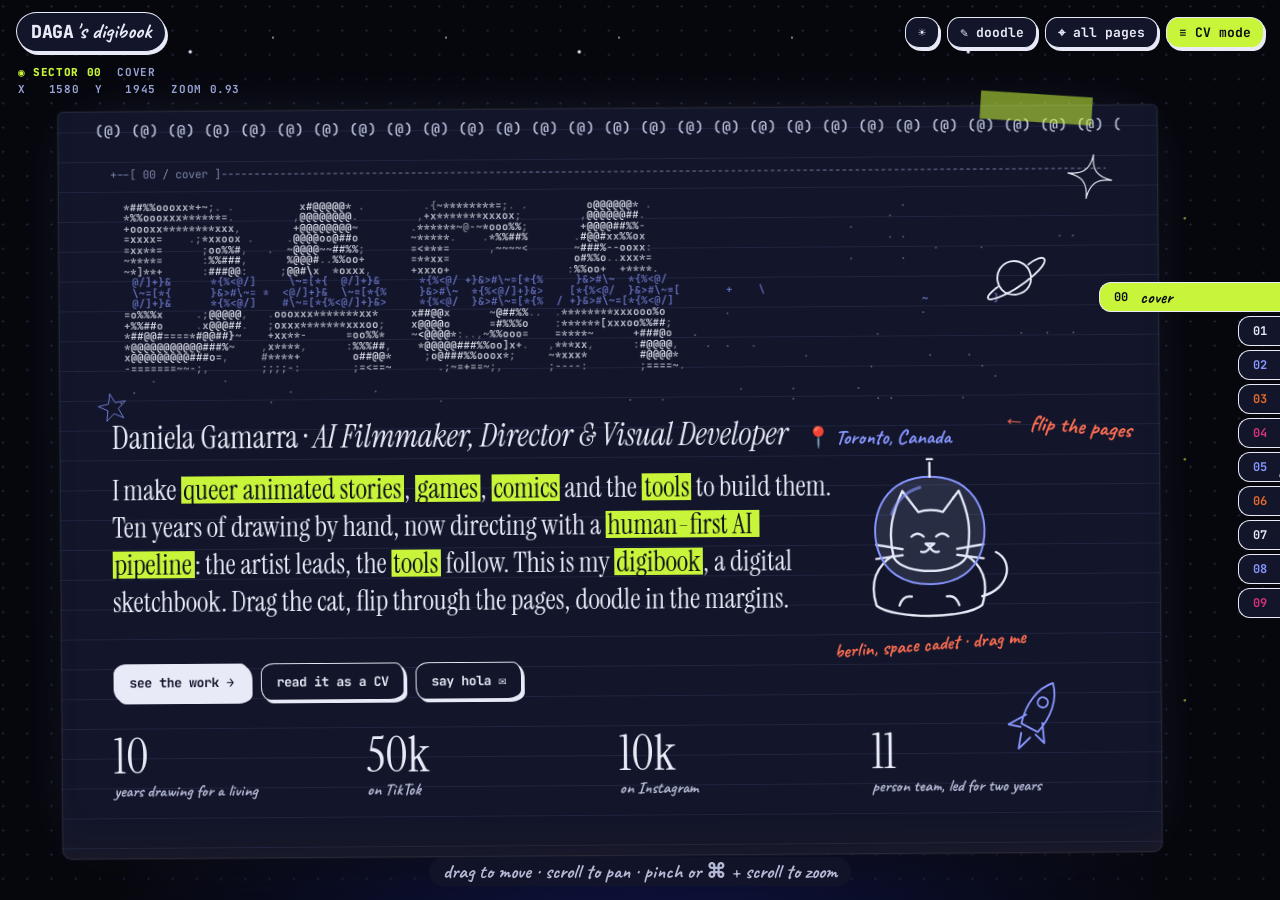
==== index.html @ 2269620a "Dark version by default, with a light (paper) toggle Theme tokens for dark sheets and light ink, ASC" ====
<!doctype html>
<html lang="en">
<head>
<meta charset="utf-8">
<meta name="viewport" content="width=device-width, initial-scale=1, viewport-fit=cover">
<title>DAGA's digibook · Daniela Gamarra · AI Filmmaker, Director & Visual Developer</title>
<meta name="description" content="Daga (Daniela Gamarra): AI filmmaker, director and visual developer in Toronto. Queer animated stories, games, comics, illustration and creative tools. Digital sketchbook portfolio and CV.">
<meta name="theme-color" content="#06070d">
<meta property="og:type" content="website">
<meta property="og:title" content="DAGA's digibook · portfolio + CV">
<meta property="og:description" content="Queer animated stories, made with a human-first AI pipeline: the artist leads, the tools follow.">
<meta property="og:url" content="https://danielagamarra.github.io/">
<meta name="twitter:card" content="summary">
<link rel="canonical" href="https://danielagamarra.github.io/">
<link rel="icon" href="data:image/svg+xml,%3Csvg xmlns='http://www.w3.org/2000/svg' viewBox='0 0 64 64'%3E%3Crect width='64' height='64' rx='14' fill='%23f2eee4'/%3E%3Ctext x='32' y='45' font-family='monospace' font-size='38' font-weight='800' text-anchor='middle' fill='%23161410'%3ED%3C/text%3E%3Cpath d='M12 52 C 24 47, 40 56, 52 50' stroke='%23c8f53a' stroke-width='5' fill='none' stroke-linecap='round'/%3E%3C/svg%3E">
<link rel="preconnect" href="https://fonts.googleapis.com">
<link rel="preconnect" href="https://fonts.gstatic.com" crossorigin>
<link href="https://fonts.googleapis.com/css2?family=Caveat:wght@500;700&family=Instrument+Serif:ital@0;1&family=JetBrains+Mono:wght@400;700;800&display=swap" rel="stylesheet">
<script>try{var t=JSON.parse(localStorage.getItem('daga-theme'))}catch(e){}document.documentElement.dataset.theme=t==='light'?'light':'dark';</script>
<link rel="stylesheet" href="assets/style.css">
<script type="application/ld+json">
{"@context":"https://schema.org","@type":"Person","name":"Daniela Gamarra","alternateName":"Daga","jobTitle":"AI Filmmaker, Director & Visual Developer","address":{"@type":"PostalAddress","addressLocality":"Toronto","addressCountry":"CA"},"url":"https://danielagamarra.github.io/","sameAs":["https://www.instagram.com/in.daga","https://www.tiktok.com/@in.daga","https://www.linkedin.com/in/daniela-gamarra-saenz"],"alumniOf":["University of British Columbia","Pontifical Catholic University of Peru"]}
</script>
</head>
<body>
<!-- top bar -->
<header class="bar">
  <a class="brand" href="#cover" data-go="cover"><span class="brand-d">DAGA</span><span class="brand-s">'s digibook</span></a>
  <div class="bar-tools">
    <button class="tool" id="btn-theme" title="Paper (light) version" aria-label="Switch light or dark">☀</button>
    <button class="tool" id="btn-doodle" aria-pressed="false" title="Doodle on the digibook">✎ <span>doodle</span></button>
    <button class="tool" id="btn-fit" title="See every page">⌖ <span>all pages</span></button>
    <button class="tool tool-cv" id="btn-cv" title="Read it as a CV">≡ <span>CV mode</span></button>
  </div>
</header>

<!-- sketchbook index tabs -->
<nav class="tabs" id="tabs" aria-label="Digibook pages"></nav>

<!-- doodle palette -->
<div class="palette" id="palette" hidden>
  <button data-ink="ink" class="on" aria-label="Ink pen"><i style="background:var(--ink)"></i></button>
  <button data-ink="blue" aria-label="Blue pen"><i style="background:var(--blue)"></i></button>
  <button data-ink="red" aria-label="Red pen"><i style="background:var(--red)"></i></button>
  <button data-ink="lime" aria-label="Highlighter"><i style="background:var(--lime)"></i></button>
  <button data-act="undo" aria-label="Undo">↶</button>
  <button data-act="clear" aria-label="Clear doodles">✕</button>
  <span class="palette-hint">draw anywhere · your doodles stay on this device</span>
</div>

<!-- the desk (infinite canvas) -->
<main class="desk" id="desk">
  <div class="world" id="world">
    <svg class="ink-layer" id="ink-layer" aria-hidden="true"></svg>
  </div>
</main>

<div class="hud" id="hud" aria-hidden="true"></div>
<div class="hint" id="hint">drag to move · scroll to pan · pinch or ⌘ + scroll to zoom</div>

<!-- project page (detail) -->
<div class="sheet-wrap" id="sheet-wrap" hidden>
  <article class="sheet" id="sheet" role="dialog" aria-modal="true" aria-labelledby="sheet-title"></article>
</div>

<!-- CV mode -->
<section class="cv" id="cv" hidden aria-label="Curriculum vitae"></section>

<noscript><p style="padding:24px;font:16px/1.5 sans-serif">Daga (Daniela Gamarra) · AI Filmmaker, Director & Visual Developer · Toronto. This digibook needs JavaScript. LinkedIn: linkedin.com/in/daniela-gamarra-saenz</p></noscript>
<script type="module" src="assets/app.js"></script>
</body>
</html>
---- assets/style.css ----
/* ============ DAGA's digibook ============ */
:root {
  --desk: #0c0e1a;
  --desk-dot: #262b46;
  --star: #e8ecff;
  --paper: #fbf8f1;
  --paper-2: #f4efe3;
  --rule: #dfe6ef;
  --ink: #161410;
  --ink-2: #3b372f;
  --pencil: #8b857a;
  --lime: #c8f53a;
  --blue: #2a3cff;
  --red: #ff4b2b;
  --peach: #ffc9a8;
  --pink: #ffc2dc;
  --sky: #bcd2ff;
  --hand: 'Caveat', 'Comic Sans MS', cursive;
  --serif: 'Instrument Serif', Georgia, serif;
  --mono: 'JetBrains Mono', ui-monospace, Menlo, monospace;
  --shadow: 0 1px 0 rgba(0,0,0,.04), 0 10px 30px -12px rgba(40,30,10,.25);
  --on-lime: #0c0e1a;
  --edge: rgba(22,20,16,.06);
  --hint-bg: rgba(251,248,241,.85);
  --tape-blend: multiply;
  --tape-op: .8;
}
/* ---------- dark version (default) ---------- */
:root[data-theme="dark"] {
  --desk: #06070d;
  --desk-dot: #1c2036;
  --paper: #13162a;
  --paper-2: #0d1020;
  --rule: #1f2440;
  --ink: #e8ebf7;
  --ink-2: #b4bad6;
  --pencil: #7b83aa;
  --blue: #8796ff;
  --red: #ff6e52;
  --sky: #3a4a99;
  --peach: #a8603a;
  --pink: #9c3f6c;
  --shadow: 0 0 0 1px rgba(255,255,255,.04), 0 20px 50px -18px rgba(0,0,0,.8), 0 0 60px -30px rgba(135,150,255,.35);
  --edge: rgba(255,255,255,.07);
  --hint-bg: rgba(19,22,42,.85);
  --tape-blend: normal;
  --tape-op: .55;
}
* { box-sizing: border-box; }
html, body { margin: 0; height: 100%; }
body {
  background: var(--desk);
  color: var(--ink);
  font: 15px/1.5 var(--mono);
  -webkit-font-smoothing: antialiased;
  overflow: hidden;
  cursor: url("data:image/svg+xml,%3Csvg xmlns='http://www.w3.org/2000/svg' width='28' height='28' viewBox='0 0 28 28'%3E%3Cpath d='M3 25 L5 18 L19 4 L24 9 L10 23 Z' fill='%23fbf8f1' stroke='%23161410' stroke-width='1.6' stroke-linejoin='round'/%3E%3Cpath d='M3 25 L5 18 L10 23 Z' fill='%23161410'/%3E%3Cpath d='M17 6 L22 11' stroke='%23161410' stroke-width='1.6'/%3E%3C/svg%3E") 3 25, auto;
}
a { color: inherit; }
button { font: inherit; color: inherit; cursor: pointer; }
mark { background: linear-gradient(transparent 12%, var(--lime) 12%, var(--lime) 88%, transparent 88%); color: var(--on-lime); padding: 0 .08em; border-radius: 3px; }

/* ---------- top bar ---------- */
.bar {
  position: fixed; z-index: 40; top: 0; left: 0; right: 0;
  display: flex; align-items: center; justify-content: space-between;
  padding: 12px 16px; pointer-events: none;
}
.bar > * { pointer-events: auto; }
.brand { text-decoration: none; display: flex; align-items: baseline; gap: 2px; background: var(--paper); padding: 4px 14px 6px; border: 1.5px solid var(--ink); border-radius: 999px 999px 999px 999px / 900px 1000px 900px 1000px; box-shadow: 2px 3px 0 var(--ink); }
.brand-d { font: 800 18px var(--mono); letter-spacing: -.02em; }
.brand-s { font: 700 22px var(--hand); }
.bar-tools { display: flex; gap: 8px; }
.tool {
  background: var(--paper); border: 1.5px solid var(--ink); border-radius: 12px 14px 12px 15px / 14px 12px 15px 12px;
  padding: 6px 12px; font: 700 13px var(--mono); box-shadow: 2px 3px 0 var(--ink); transition: transform .12s, box-shadow .12s;
}
.tool:hover { transform: translate(-1px, -1px) rotate(-1deg); box-shadow: 3px 4px 0 var(--ink); }
.tool:active { transform: translate(1px, 2px); box-shadow: 0 0 0 var(--ink); }
.tool[aria-pressed="true"] { background: var(--lime); color: var(--on-lime); }
.tool-cv { background: var(--lime); color: var(--on-lime); }

/* ---------- tabs ---------- */
.tabs { position: fixed; z-index: 35; right: 0; top: 50%; transform: translateY(-50%); display: flex; flex-direction: column; gap: 4px; }
.tab {
  display: flex; align-items: center; gap: 8px; text-decoration: none;
  background: var(--paper); border: 1.5px solid var(--ink); border-right: 0; border-radius: 12px 0 0 12px;
  padding: 5px 12px 5px 10px; transform: translateX(calc(100% - 42px)); transition: transform .25s cubic-bezier(.2,.9,.3,1.2);
  font: 700 12px var(--mono); white-space: nowrap; box-shadow: -2px 2px 0 rgba(22,20,16,.15);
}
.tab b { width: 22px; text-align: center; }
.tab span { font: 700 18px/1 var(--hand); }
.tab:hover, .tab.on { transform: translateX(0); }
.tab.on { background: var(--lime); color: var(--on-lime); }
.tab.on b { color: var(--on-lime) !important; }
.tab[data-tint="blue"] b { color: var(--blue); }
.tab[data-tint="peach"] b { color: #e66a2c; }
.tab[data-tint="pink"] b { color: #d6337a; }

/* ---------- desk / world ---------- */
.desk {
  position: fixed; inset: 0; overflow: hidden; touch-action: none;
  background-color: var(--desk);
  background-image:
    radial-gradient(var(--desk-dot) 1.1px, transparent 1.3px),
    radial-gradient(circle at 30% 40%, rgba(232,236,255,.55) 0.8px, transparent 1.4px),
    radial-gradient(circle at 70% 20%, rgba(200,245,58,.6) 0.9px, transparent 1.6px),
    radial-gradient(circle at 20% 80%, var(--star) 1.2px, transparent 2px),
    radial-gradient(ellipse at 50% 120%, rgba(42,60,255,.22), transparent 60%);
  background-size: 26px 26px, 173px 173px, 241px 241px, 389px 389px, 100% 100%;
}
.desk.grabbing { cursor: grabbing; }
.world { position: absolute; left: 0; top: 0; transform-origin: 0 0; will-change: transform; }
.ink-layer { position: absolute; left: -20000px; top: -20000px; width: 40000px; height: 40000px; overflow: visible; pointer-events: none; z-index: 30; }
.ink-layer path { fill: none; stroke-linecap: round; stroke-linejoin: round; }
body.doodling .desk { cursor: crosshair; }
body.doodling .page, body.doodling .card { pointer-events: none; }

.hud { position: fixed; z-index: 30; left: 18px; top: 64px; font: 700 11px/1.5 var(--mono); color: #9aa3d6; letter-spacing: .06em; white-space: pre; pointer-events: none; }
.hud b { color: var(--lime); font-weight: 800; }
body.flow .hud, body.cv-on .hud { display: none; }
.hint { position: fixed; z-index: 30; left: 50%; bottom: 14px; transform: translateX(-50%); font: 700 20px var(--hand); color: var(--ink-2); background: var(--hint-bg); padding: 2px 14px; border-radius: 999px; transition: opacity .6s; pointer-events: none; }
.hint.gone { opacity: 0; }

/* ---------- pages (sketchbook sheets) ---------- */
.page {
  position: absolute; background: var(--paper);
  background-image: linear-gradient(var(--rule) 1px, transparent 1px);
  background-size: 100% 32px; background-position: 0 86px;
  border-radius: 6px 6px 10px 10px; box-shadow: var(--shadow);
  padding: 74px 56px 60px;
}
.page::after { /* paper edge shading */
  content: ''; position: absolute; inset: 0; border-radius: inherit; pointer-events: none;
  box-shadow: inset 0 0 0 1px var(--edge), inset 0 -30px 60px -40px rgba(120,90,30,.15);
}
.spiral { position: absolute; left: 40px; right: 40px; top: 14px; font: 700 15px/1 var(--mono); color: var(--ink-2); white-space: nowrap; overflow: hidden; letter-spacing: .05em; user-select: none; }
.page-head { position: relative; display: flex; align-items: flex-end; gap: 18px; margin-bottom: 26px; }
.page-no { font: 800 13px var(--mono); color: var(--pencil); letter-spacing: .08em; padding-bottom: 12px; }
.page-title { margin: 0; font: 400 64px/0.95 var(--serif); letter-spacing: -.02em; }
.page-title em { font-style: italic; }
.page-note { font: 700 26px/1 var(--hand); color: var(--blue); transform: rotate(-3deg); padding-bottom: 10px; }
.page-ascii { font: 400 12px/1 var(--mono); color: var(--pencil); margin: -12px 0 24px; white-space: pre; overflow: hidden; }
.tape { position: absolute; width: 120px; height: 30px; top: -12px; right: 70px; transform: rotate(4deg); opacity: var(--tape-op); mix-blend-mode: var(--tape-blend); }
.tape[data-tint="lime"] { background: var(--lime); }
.tape[data-tint="blue"] { background: var(--sky); }
.tape[data-tint="peach"] { background: var(--peach); }
.tape[data-tint="pink"] { background: var(--pink); }
.page-body { position: relative; }

/* ---------- cards ---------- */
.card {
  position: absolute; width: 320px; background: var(--paper); padding: 14px 16px 16px;
  transition: transform .25s cubic-bezier(.2,.9,.3,1.3), box-shadow .25s; border-radius: 4px; cursor: pointer;
}
.card:hover { transform: rotate(var(--r, 0deg)) translateY(-4px) scale(1.015) !important; z-index: 5; }
.card:focus-visible { outline: 3px solid var(--blue); outline-offset: 4px; }
.card.featured { width: 680px; }
.rough { position: absolute; inset: -3px; width: calc(100% + 6px); height: calc(100% + 6px); pointer-events: none; overflow: visible; }
.rough path { fill: none; stroke: var(--ink); stroke-width: 1.4; stroke-linecap: round; }
.thumb { position: relative; height: 170px; margin-bottom: 12px; overflow: hidden; border-radius: 2px; background: var(--paper-2); }
.card.featured .thumb { height: 300px; }
.thumb canvas { position: absolute; inset: 0; width: 100%; height: 100%; }
.card:hover .thumb::after { content: ''; position: absolute; inset: 0; pointer-events: none; background: repeating-linear-gradient(transparent 0 3px, rgba(42,60,255,.08) 3px 4px); animation: scan 3s linear infinite; }
@keyframes scan { to { background-position: 0 40px; } }
.thumb img { position: absolute; inset: 0; width: 100%; height: 100%; object-fit: cover; opacity: 0; transition: opacity .5s; }
.card:hover .card:hover .thumb::after { content: ''; position: absolute; inset: 0; pointer-events: none; background: repeating-linear-gradient(transparent 0 3px, rgba(42,60,255,.08) 3px 4px); animation: scan 3s linear infinite; }
@keyframes scan { to { background-position: 0 40px; } }
.thumb img { opacity: 1; }
.kind { font: 700 11px var(--mono); text-transform: uppercase; letter-spacing: .08em; color: var(--pencil); }
.card h3 { margin: 4px 0 6px; font: 400 32px/1 var(--serif); letter-spacing: -.01em; }
.card.featured h3 { font-size: 46px; }
.card .tagline { font: italic 400 20px/1.2 var(--serif); margin: 0 0 6px; }
.card p { margin: 0; font-size: 13px; line-height: 1.55; color: var(--ink-2); }
.role { display: inline-block; margin-top: 10px; font: 700 19px/1 var(--hand); padding: 3px 8px 4px; background: var(--lime); color: var(--on-lime); border-radius: 3px 8px 4px 9px; transform: rotate(-1.5deg); }
.year { float: right; font: 700 12px var(--mono); color: var(--pencil); margin-top: 14px; }
.todo { margin-top: 10px; font: 700 18px/1.1 var(--hand); color: var(--red); display: flex; gap: 6px; align-items: flex-start; }
.todo::before { content: '✎'; font-family: var(--mono); font-size: 13px; padding-top: 2px; }
.more { font: 700 12px var(--mono); margin-top: 10px; display: inline-block; }

/* ---------- doodles ---------- */
.doodle { position: absolute; pointer-events: none; overflow: visible; }
.doodle path { fill: none; stroke: var(--ink); stroke-width: 2.2; stroke-linecap: round; stroke-linejoin: round; }
.doodle.blue path { stroke: var(--blue); }
.doodle.red path { stroke: var(--red); }
.doodle.lime path { stroke: var(--lime); stroke-width: 8; mix-blend-mode: var(--tape-blend); }
.draw path { stroke-dasharray: 1; stroke-dashoffset: 1; transition: stroke-dashoffset 1.6s ease; }
.draw.drawn path { stroke-dashoffset: 0; }
.scribble { position: absolute; font: 700 24px/1.1 var(--hand); color: var(--ink-2); pointer-events: none; white-space: nowrap; }

/* ---------- cover (hero) ---------- */
.cover .page-head { display: none; }
.ascii-name { display: block; width: 100%; height: 230px; margin: 0 0 6px; }
.cover-role { display: flex; flex-wrap: wrap; gap: 10px 18px; align-items: baseline; margin-bottom: 18px; }
.cover-role .r { font: 400 34px/1 var(--serif); }
.cover-role .r em { font-style: italic; }
.cover-role .loc { font: 700 22px var(--hand); color: var(--blue); }
.flow { position: relative; font: 400 30px/40px var(--serif); color: var(--ink); }
.flow .ln { position: absolute; left: 0; white-space: pre; }
.cat { position: absolute; width: 190px; height: 170px; touch-action: none; cursor: grab; z-index: 3; }
.cat:active { cursor: grabbing; }
.cat svg { width: 100%; height: 100%; overflow: visible; }
.cat svg path { fill: none; stroke: var(--ink); stroke-width: 2.6; stroke-linecap: round; stroke-linejoin: round; }
.cat svg .fill { fill: var(--paper); }
.cat svg .helmet { stroke: var(--blue); stroke-width: 2.2; fill: rgba(188,210,255,.12); }
.cat svg .glint { fill: none; stroke-width: 3.5; opacity: .6; }
.cat .tag { position: absolute; left: 50%; bottom: -26px; transform: translateX(-50%) rotate(-4deg); font: 700 21px var(--hand); color: var(--red); white-space: nowrap; }
.cover-cta { display: flex; flex-wrap: wrap; gap: 12px; margin-top: 26px; position: relative; }
.cta { font: 700 14px var(--mono); text-decoration: none; padding: 10px 16px; border: 1.5px solid var(--ink); border-radius: 14px 10px 15px 11px / 11px 15px 10px 14px; background: var(--paper); box-shadow: 3px 3px 0 var(--ink); transition: transform .12s, box-shadow .12s; }
.cta:hover { transform: translate(-1px,-1px) rotate(-1deg); box-shadow: 4px 5px 0 var(--ink); }
.cta.dark { background: var(--ink); color: var(--paper); }
.stats { display: grid; grid-template-columns: repeat(4, 1fr); gap: 16px; margin-top: 34px; }
.stat b { display: block; font: 400 52px/1 var(--serif); }
.stat span { font: 700 18px/1.1 var(--hand); color: var(--ink-2); }

/* ---------- awards / talks ---------- */
.list { list-style: none; margin: 0; padding: 0; }
.list li { position: relative; display: grid; grid-template-columns: 70px 1fr; gap: 14px; padding: 14px 0; border-bottom: 1.5px dashed rgba(22,20,16,.25); }
.list .y { font: 800 14px var(--mono); padding-top: 6px; }
.list .t { font: 400 26px/1.1 var(--serif); }
.list .b { display: block; font: 700 18px var(--hand); color: var(--blue); margin-top: 2px; }
.list .todo { margin: 0; }
.sub { font: 700 30px var(--hand); margin: 30px 0 4px; display: flex; align-items: center; gap: 10px; }
.trophy { font: 700 11px/1.05 var(--mono); white-space: pre; color: var(--ink-2); position: absolute; right: 0; top: -10px; }

/* ---------- writing (Substack) ---------- */
.posts { display: flex; flex-direction: column; }
.post { display: grid; gap: 4px; padding: 16px 0; text-decoration: none; border-bottom: 1.5px dashed rgba(22,20,16,.25); }
.post-date { font: 700 12px var(--mono); color: var(--pencil); text-transform: uppercase; letter-spacing: .08em; }
.post-title { font: 400 30px/1.05 var(--serif); }
.post:hover .post-title { background: var(--lime); color: var(--on-lime); }
.post-ex { font-size: 13px; color: var(--ink-2); }
.post .more { margin-top: 2px; }

/* ---------- about ---------- */
.about-wrap { position: relative; display: grid; grid-template-columns: minmax(0, 1.15fr) minmax(0, 1fr); gap: 30px; align-items: start; }
.bubble { position: relative; font: 400 17px/22px var(--serif); }
.bubble .ln { position: absolute; left: 0; top: 0; white-space: pre; }
.bubble-line { position: absolute; left: 0; top: 0; overflow: visible; pointer-events: none; }
.bubble-line path { fill: none; stroke: var(--ink); stroke-width: 1.8; stroke-linejoin: round; stroke-linecap: round; }
.contact { display: flex; flex-direction: column; gap: 12px; }
.contact a { text-decoration: none; display: flex; align-items: baseline; gap: 10px; font: 400 28px/1.1 var(--serif); }
.contact a small { font: 700 12px var(--mono); color: var(--pencil); text-transform: uppercase; letter-spacing: .08em; width: 90px; flex: none; }
.contact a:hover span { background: var(--lime); color: var(--on-lime); }
.portrait { font: 400 9px/1 var(--mono); white-space: pre; color: var(--ink-2); }

/* ---------- detail sheet ---------- */
.sheet-wrap { position: fixed; inset: 0; z-index: 60; background: rgba(30,26,18,.45); display: grid; place-items: center; padding: 16px; animation: fade .2s; }
.sheet-wrap[hidden] { display: none; }
@keyframes fade { from { opacity: 0; } }
@keyframes flip { from { transform: perspective(1400px) rotateX(-18deg) translateY(40px); opacity: 0; } }
.sheet { position: relative; width: min(860px, 100%); max-height: calc(100vh - 32px); overflow: auto; background: var(--paper); border-radius: 6px; padding: 56px 48px 44px; box-shadow: 0 30px 80px -20px rgba(0,0,0,.5); animation: flip .4s cubic-bezier(.2,.9,.3,1.1); background-image: linear-gradient(var(--rule) 1px, transparent 1px); background-size: 100% 32px; }
.sheet .spiral { top: 14px; }
.sheet .close { position: absolute; right: 14px; top: 12px; border: 1.5px solid var(--ink); background: var(--paper); border-radius: 50%; width: 38px; height: 38px; font: 700 18px var(--mono); }
.sheet .thumb { height: 340px; }
.sheet .card:hover .thumb::after { content: ''; position: absolute; inset: 0; pointer-events: none; background: repeating-linear-gradient(transparent 0 3px, rgba(42,60,255,.08) 3px 4px); animation: scan 3s linear infinite; }
@keyframes scan { to { background-position: 0 40px; } }
.thumb img { opacity: 1; }
.sheet h2 { font: 400 60px/0.95 var(--serif); margin: 6px 0 10px; letter-spacing: -.02em; }
.sheet .tagline { font: italic 400 26px/1.2 var(--serif); margin: 0 0 10px; }
.sheet p { font-size: 15px; line-height: 1.7; }
.sheet ul { padding-left: 18px; }
.sheet li { margin: 4px 0; }
.sheet .links { display: flex; gap: 12px; flex-wrap: wrap; margin-top: 18px; }

/* ---------- CV mode ---------- */
body.cv-on { overflow: auto; background: var(--paper); }
body.cv-on .desk, body.cv-on .tabs, body.cv-on .hint, body.cv-on .palette { display: none; }
.cv[hidden] { display: none; }
.cv { max-width: 860px; margin: 0 auto; padding: 90px 24px 80px; font: 14px/1.55 var(--mono); }
.cv h1 { font: 400 72px/0.95 var(--serif); margin: 0; letter-spacing: -.02em; }
.cv h1 em { font-style: italic; }
.cv .cv-role { font: italic 400 26px var(--serif); margin: 6px 0 4px; }
.cv .cv-meta { display: flex; flex-wrap: wrap; gap: 6px 18px; font-size: 13px; color: var(--ink-2); }
.cv h2 { font: 700 13px var(--mono); text-transform: uppercase; letter-spacing: .12em; margin: 36px 0 12px; padding-bottom: 6px; border-bottom: 1.5px solid var(--ink); }
.cv .row { display: grid; grid-template-columns: 160px 1fr; gap: 18px; margin-bottom: 16px; break-inside: avoid; }
.cv .when { color: var(--pencil); font-size: 12px; padding-top: 3px; }
.cv .what b { font: 400 22px/1.1 var(--serif); display: block; }
.cv .what i { font-style: normal; color: var(--ink-2); }
.cv .what ul { margin: 6px 0 0; padding-left: 16px; }
.cv .chips { display: flex; flex-wrap: wrap; gap: 6px; }
.cv .chips span { border: 1px solid var(--ink); border-radius: 999px; padding: 2px 10px; font-size: 12px; }
.cv-actions { display: flex; gap: 10px; margin-top: 18px; }
.cv .hand { font: 700 22px var(--hand); color: var(--blue); }

/* ---------- palette ---------- */
.palette { position: fixed; z-index: 45; left: 50%; top: 64px; transform: translateX(-50%); display: flex; align-items: center; gap: 6px; background: var(--paper); border: 1.5px solid var(--ink); border-radius: 16px; padding: 6px 10px; box-shadow: 3px 3px 0 var(--ink); }
.palette[hidden] { display: none; }
.palette button { width: 32px; height: 32px; border: 1.5px solid transparent; border-radius: 50%; background: none; display: grid; place-items: center; font-weight: 700; }
.palette button.on { border-color: var(--ink); }
.palette i { width: 18px; height: 18px; border-radius: 50%; display: block; }
.palette-hint { font: 700 16px var(--hand); color: var(--pencil); padding: 0 6px; }

/* ---------- flow mode (phones) ---------- */
body.flow { overflow: auto; }
body.flow .desk { position: relative; inset: auto; overflow: visible; touch-action: auto; min-height: 100vh; padding: 70px 12px 40px; }
body.flow .world { position: relative; transform: none !important; }
body.flow .page { position: relative; left: auto !important; top: auto !important; width: auto !important; transform: none !important; margin: 0 0 22px; padding: 56px 18px 28px; }
body.flow .page-body { height: auto !important; display: flex; flex-direction: column; gap: 18px; }
body.flow .card { position: relative; left: auto !important; top: auto !important; width: auto !important; transform: none !important; }
body.flow .card:hover { transform: none !important; }
body.flow .doodle.loose, body.flow .scribble.loose { display: none; }
body.flow .tabs { top: auto; bottom: 0; left: 0; right: 0; transform: none; flex-direction: row; overflow-x: auto; gap: 4px; padding: 6px 8px calc(6px + env(safe-area-inset-bottom)); background: var(--desk); border-top: 1.5px solid var(--ink); }
body.flow .tab { transform: none; border: 1.5px solid var(--ink); border-radius: 10px; padding: 3px 10px; }
body.flow .hint { display: none; }
body.flow .bar { background: linear-gradient(var(--desk) 70%, transparent); }
body.flow .bar-tools .tool span { display: none; }
body.flow #btn-fit { display: none; }
body.flow .page-title { font-size: 44px; }
body.flow .page-head { flex-wrap: wrap; gap: 4px 12px; }
body.flow .page-note { font-size: 22px; }
body.flow .card.featured h3 { font-size: 36px; }
body.flow .card.featured .thumb { height: 200px; }
body.flow .ascii-name { height: 120px; }
body.flow .flow { font-size: 22px; line-height: 30px; }
body.flow .cover-role .r { font-size: 26px; }
body.flow .cat { width: 120px; height: 108px; }
body.flow .cat .tag { display: none; }
body.flow .stats { grid-template-columns: repeat(2, 1fr); }
body.flow .about-wrap { grid-template-columns: 1fr; }
body.flow .trophy { display: none; }
body.flow .ink-layer { display: none; }
body.flow .sheet { padding: 50px 18px 28px; }
body.flow .sheet h2 { font-size: 40px; }
body.flow .sheet .thumb { height: 220px; }
body.flow .cv { padding-top: 70px; }
body.flow .cv h1 { font-size: 48px; }
body.flow .cv .row { grid-template-columns: 1fr; gap: 2px; }

@media (prefers-reduced-motion: reduce) {
  *, *::before, *::after { transition: none !important; animation: none !important; }
}

/* ---------- print = CV ---------- */
@media print {
  :root, :root[data-theme="dark"] { --paper: #fff; --paper-2: #f4efe3; --ink: #161410; --ink-2: #3b372f; --pencil: #6b665c; --blue: #2a3cff; }
  @page { margin: 14mm; }
  body { overflow: visible; background: #fff; }
  .bar, .tabs, .desk, .hint, .palette, .sheet-wrap, .cv-actions { display: none !important; }
  .cv { display: block !important; padding: 0; max-width: none; font-size: 11px; }
  .cv h1 { font-size: 44px; }
  .cv h2 { margin-top: 18px; }
  .cv .row { grid-template-columns: 120px 1fr; margin-bottom: 8px; }
  a { text-decoration: none; }
}

body.cv-on .bar { background: linear-gradient(var(--paper) 70%, transparent); }
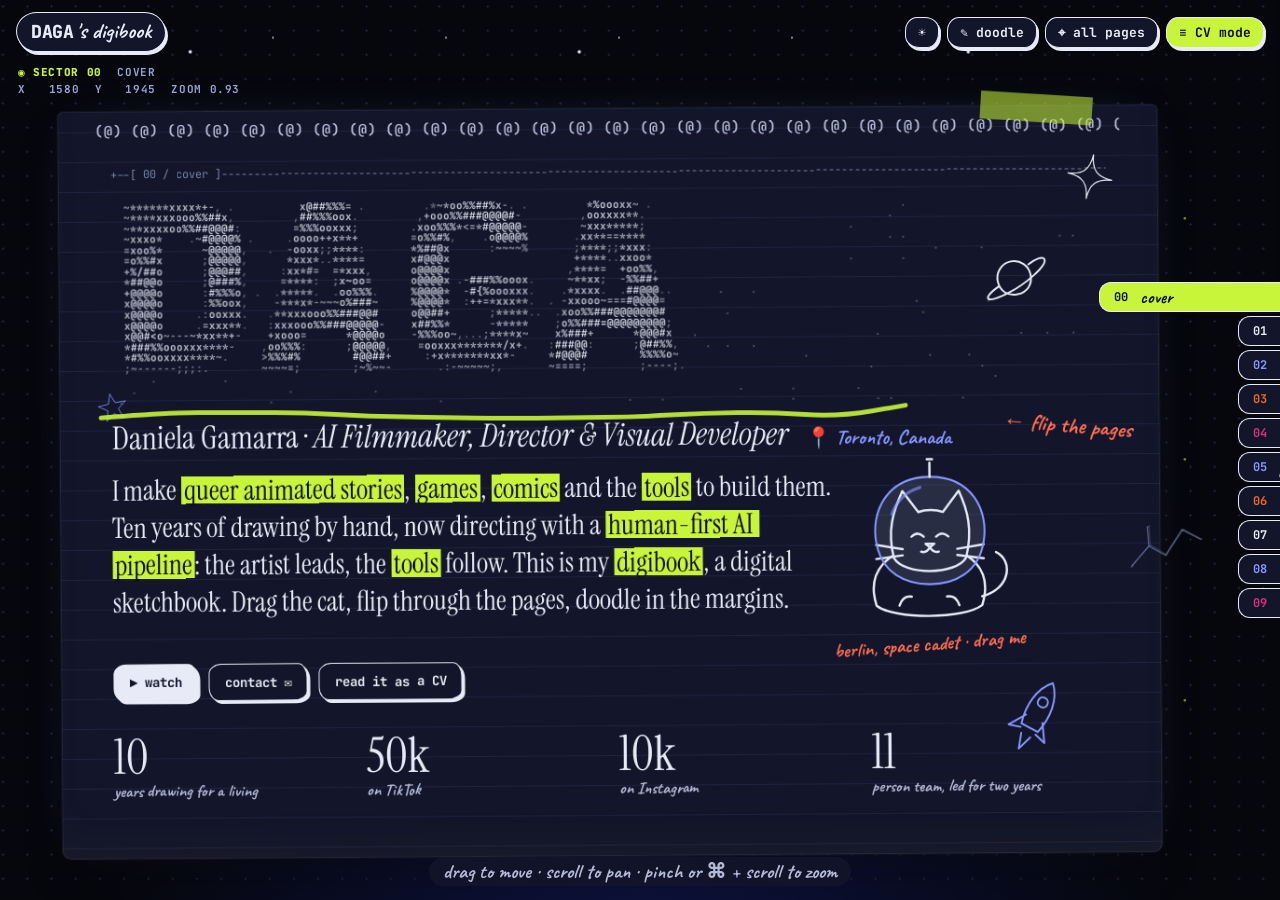
==== commit 12e6dd44: "Pencil doodles over pages and space, a drawing hand line, author doodles - Seeded grey pencil sketch" ====
--- a/index.html
+++ b/index.html
@@ -45,13 +45,17 @@
   <button data-ink="lime" aria-label="Highlighter"><i style="background:var(--lime)"></i></button>
   <button data-act="undo" aria-label="Undo">↶</button>
   <button data-act="clear" aria-label="Clear doodles">✕</button>
+  <button data-act="save" class="save" hidden>⤓ save for everyone</button>
   <span class="palette-hint">draw anywhere · your doodles stay on this device</span>
 </div>
 
 <!-- the desk (infinite canvas) -->
 <main class="desk" id="desk">
   <div class="world" id="world">
+    <svg class="wlayer" id="sketch-bg" aria-hidden="true"></svg>
+    <svg class="wlayer" id="shared-ink" aria-hidden="true"></svg>
     <svg class="ink-layer" id="ink-layer" aria-hidden="true"></svg>
+    <svg class="wlayer" id="trail" aria-hidden="true"></svg>
   </div>
 </main>
 
--- a/assets/style.css
+++ b/assets/style.css
@@ -113,6 +113,33 @@
 .world { position: absolute; left: 0; top: 0; transform-origin: 0 0; will-change: transform; }
 .ink-layer { position: absolute; left: -20000px; top: -20000px; width: 40000px; height: 40000px; overflow: visible; pointer-events: none; z-index: 30; }
 .ink-layer path { fill: none; stroke-linecap: round; stroke-linejoin: round; }
+/* pencil sketches, shared doodles, drawing-hand trail */
+.wlayer { position: absolute; left: -20000px; top: -20000px; width: 40000px; height: 40000px; overflow: visible; pointer-events: none; }
+#sketch-bg { z-index: 0; }
+#shared-ink { z-index: 29; }
+#trail { z-index: 31; }
+.wlayer path, .sketch-over path { fill: none; stroke-linecap: round; stroke-linejoin: round; }
+#shared-ink path { stroke-linecap: round; stroke-linejoin: round; }
+.sketch-over { position: absolute; left: 0; top: 0; width: 100%; height: 100%; overflow: visible; pointer-events: none; z-index: 6; }
+.sk path { stroke: var(--pencil); stroke-width: 1.4; opacity: .62; }
+.sk path.b { opacity: .3; }
+.sk.red path { stroke: var(--red); stroke-width: 2.4; opacity: .85; }
+.sk.red path.b { opacity: .35; }
+.skt { font: 700 26px var(--hand); fill: var(--pencil); opacity: .75; }
+.skt.red { fill: var(--red); opacity: .95; }
+.skt.big { font-size: 34px; }
+.trail-seg { stroke: var(--lime); stroke-width: 5; opacity: .9; mix-blend-mode: var(--tape-blend); }
+.trail-seg.old { opacity: .32; }
+#hand { opacity: 0; transition: opacity .35s; }
+#hand .h { fill: var(--paper); stroke: var(--ink); stroke-width: 2.2; stroke-linejoin: round; }
+#hand .ln { fill: none; stroke: var(--ink); stroke-width: 2.2; stroke-linecap: round; }
+#hand .nib { fill: var(--lime); stroke: var(--ink); stroke-width: 2.2; stroke-linejoin: round; }
+body.flow .wlayer, body.flow .sketch-over { display: none; }
+.palette .save { width: auto !important; padding: 0 12px; font: 700 12px var(--mono); background: var(--lime); color: var(--on-lime); border-radius: 999px; white-space: nowrap; }
+.play { color: var(--red); font-weight: 800; }
+.sheet .video { position: relative; aspect-ratio: 16 / 9; margin: 0 0 14px; background: #000; }
+.sheet .video.vertical { aspect-ratio: 9 / 16; max-height: 70vh; margin-inline: auto; }
+.sheet .video iframe { position: absolute; inset: 0; width: 100%; height: 100%; border: 0; }
 body.doodling .desk { cursor: crosshair; }
 body.doodling .page, body.doodling .card { pointer-events: none; }
 
@@ -164,7 +191,6 @@
 .card:hover .thumb::after { content: ''; position: absolute; inset: 0; pointer-events: none; background: repeating-linear-gradient(transparent 0 3px, rgba(42,60,255,.08) 3px 4px); animation: scan 3s linear infinite; }
 @keyframes scan { to { background-position: 0 40px; } }
 .thumb img { position: absolute; inset: 0; width: 100%; height: 100%; object-fit: cover; opacity: 0; transition: opacity .5s; }
-.card:hover .card:hover .thumb::after { content: ''; position: absolute; inset: 0; pointer-events: none; background: repeating-linear-gradient(transparent 0 3px, rgba(42,60,255,.08) 3px 4px); animation: scan 3s linear infinite; }
 @keyframes scan { to { background-position: 0 40px; } }
 .thumb img { opacity: 1; }
 .kind { font: 700 11px var(--mono); text-transform: uppercase; letter-spacing: .08em; color: var(--pencil); }
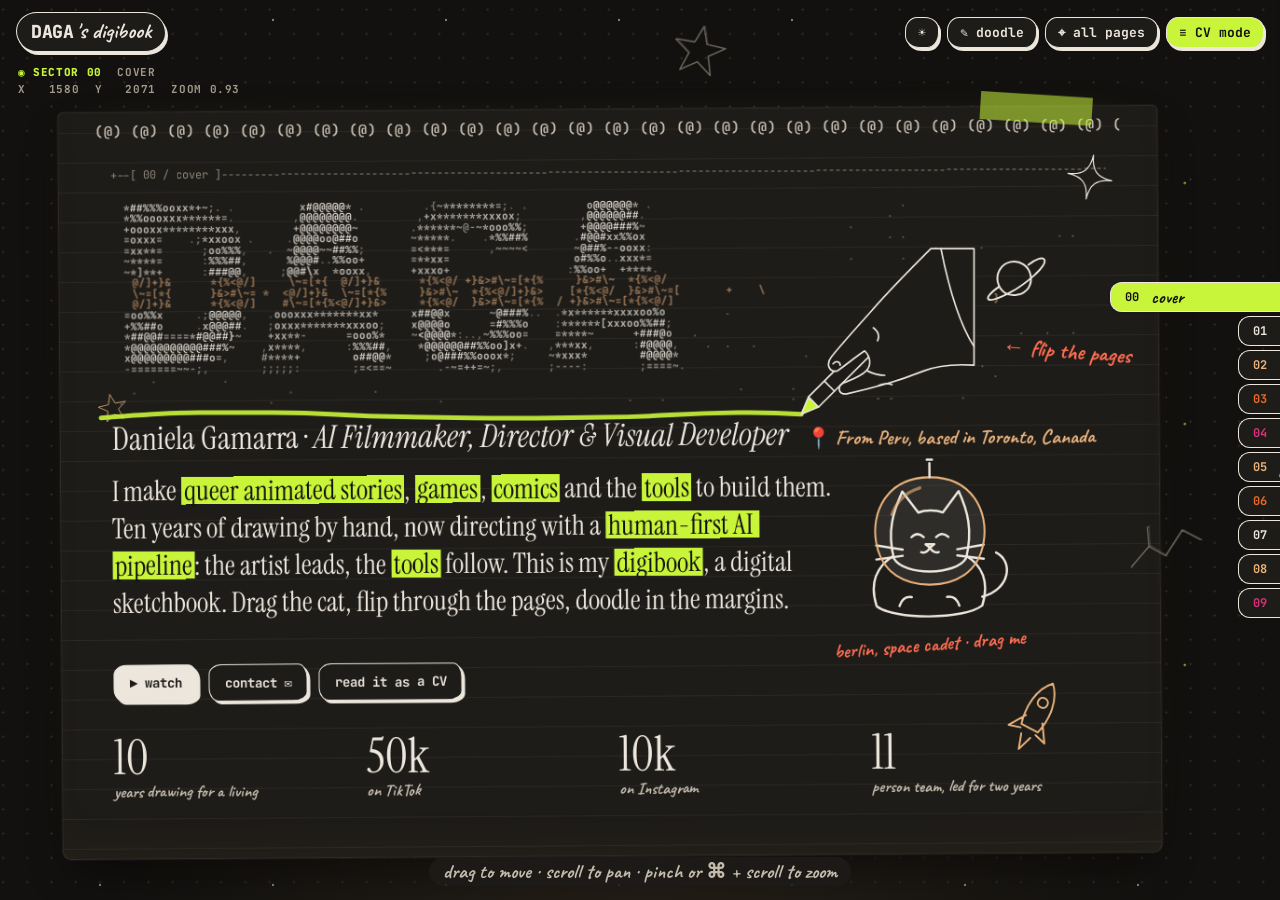
==== commit c502af73: "Dark version in warm greys instead of navy blue Warm grey desk and pages, warm amber accent in place" ====
--- a/index.html
+++ b/index.html
@@ -5,7 +5,7 @@
 <meta name="viewport" content="width=device-width, initial-scale=1, viewport-fit=cover">
 <title>DAGA's digibook · Daniela Gamarra · AI Filmmaker, Director & Visual Developer</title>
 <meta name="description" content="Daga (Daniela Gamarra): AI filmmaker, director and visual developer in Toronto. Queer animated stories, games, comics, illustration and creative tools. Digital sketchbook portfolio and CV.">
-<meta name="theme-color" content="#06070d">
+<meta name="theme-color" content="#12110f">
 <meta property="og:type" content="website">
 <meta property="og:title" content="DAGA's digibook · portfolio + CV">
 <meta property="og:description" content="Queer animated stories, made with a human-first AI pipeline: the artist leads, the tools follow.">
--- a/assets/style.css
+++ b/assets/style.css
@@ -1,8 +1,8 @@
 /* ============ DAGA's digibook ============ */
 :root {
-  --desk: #0c0e1a;
-  --desk-dot: #262b46;
-  --star: #e8ecff;
+  --desk: #14120f;
+  --desk-dot: #2c2925;
+  --star: #f3ece0;
   --paper: #fbf8f1;
   --paper-2: #f4efe3;
   --rule: #dfe6ef;
@@ -19,7 +19,7 @@
   --serif: 'Instrument Serif', Georgia, serif;
   --mono: 'JetBrains Mono', ui-monospace, Menlo, monospace;
   --shadow: 0 1px 0 rgba(0,0,0,.04), 0 10px 30px -12px rgba(40,30,10,.25);
-  --on-lime: #0c0e1a;
+  --on-lime: #14120f;
   --edge: rgba(22,20,16,.06);
   --hint-bg: rgba(251,248,241,.85);
   --tape-blend: multiply;
@@ -27,22 +27,22 @@
 }
 /* ---------- dark version (default) ---------- */
 :root[data-theme="dark"] {
-  --desk: #06070d;
-  --desk-dot: #1c2036;
-  --paper: #13162a;
-  --paper-2: #0d1020;
-  --rule: #1f2440;
-  --ink: #e8ebf7;
-  --ink-2: #b4bad6;
-  --pencil: #7b83aa;
-  --blue: #8796ff;
+  --desk: #12110f;
+  --desk-dot: #2a2723;
+  --paper: #1e1c19;
+  --paper-2: #171512;
+  --rule: #2c2925;
+  --ink: #ece6dc;
+  --ink-2: #c4bbad;
+  --pencil: #8f877a;
+  --blue: #e8b27d;
   --red: #ff6e52;
-  --sky: #3a4a99;
+  --sky: #6b5a45;
   --peach: #a8603a;
   --pink: #9c3f6c;
-  --shadow: 0 0 0 1px rgba(255,255,255,.04), 0 20px 50px -18px rgba(0,0,0,.8), 0 0 60px -30px rgba(135,150,255,.35);
+  --shadow: 0 0 0 1px rgba(255,255,255,.04), 0 20px 50px -18px rgba(0,0,0,.8), 0 0 60px -30px rgba(232,178,125,.18);
   --edge: rgba(255,255,255,.07);
-  --hint-bg: rgba(19,22,42,.85);
+  --hint-bg: rgba(30,28,25,.85);
   --tape-blend: normal;
   --tape-op: .55;
 }
@@ -103,10 +103,10 @@
   background-color: var(--desk);
   background-image:
     radial-gradient(var(--desk-dot) 1.1px, transparent 1.3px),
-    radial-gradient(circle at 30% 40%, rgba(232,236,255,.55) 0.8px, transparent 1.4px),
+    radial-gradient(circle at 30% 40%, rgba(243,236,224,.55) 0.8px, transparent 1.4px),
     radial-gradient(circle at 70% 20%, rgba(200,245,58,.6) 0.9px, transparent 1.6px),
     radial-gradient(circle at 20% 80%, var(--star) 1.2px, transparent 2px),
-    radial-gradient(ellipse at 50% 120%, rgba(42,60,255,.22), transparent 60%);
+    radial-gradient(ellipse at 50% 120%, rgba(200,150,90,.10), transparent 60%);
   background-size: 26px 26px, 173px 173px, 241px 241px, 389px 389px, 100% 100%;
 }
 .desk.grabbing { cursor: grabbing; }
@@ -143,7 +143,7 @@
 body.doodling .desk { cursor: crosshair; }
 body.doodling .page, body.doodling .card { pointer-events: none; }
 
-.hud { position: fixed; z-index: 30; left: 18px; top: 64px; font: 700 11px/1.5 var(--mono); color: #9aa3d6; letter-spacing: .06em; white-space: pre; pointer-events: none; }
+.hud { position: fixed; z-index: 30; left: 18px; top: 64px; font: 700 11px/1.5 var(--mono); color: #a39a8c; letter-spacing: .06em; white-space: pre; pointer-events: none; }
 .hud b { color: var(--lime); font-weight: 800; }
 body.flow .hud, body.cv-on .hud { display: none; }
 .hint { position: fixed; z-index: 30; left: 50%; bottom: 14px; transform: translateX(-50%); font: 700 20px var(--hand); color: var(--ink-2); background: var(--hint-bg); padding: 2px 14px; border-radius: 999px; transition: opacity .6s; pointer-events: none; }
@@ -183,12 +183,23 @@
 .card:hover { transform: rotate(var(--r, 0deg)) translateY(-4px) scale(1.015) !important; z-index: 5; }
 .card:focus-visible { outline: 3px solid var(--blue); outline-offset: 4px; }
 .card.featured { width: 680px; }
+.lines-card { cursor: default; }
+.lines-card:hover { transform: rotate(var(--r, 0deg)) !important; }
+.plist { list-style: none; margin: 8px 0 0; padding: 0; }
+.plist li { border-top: 1px dashed var(--rule); padding: 10px 0; }
+.plist li:first-child { border-top: 0; padding-top: 4px; }
+.plist button { all: unset; cursor: pointer; display: grid; gap: 4px; width: 100%; }
+.plist button:focus-visible { outline: 2px solid var(--blue); outline-offset: 3px; }
+.plist b { font: 400 26px/1.05 var(--serif); }
+.plist button:hover b { text-decoration: underline; text-decoration-color: var(--lime); text-decoration-thickness: 3px; }
+.plist .role { justify-self: start; }
+.plist small { font: 400 11px var(--mono); color: var(--pencil); }
 .rough { position: absolute; inset: -3px; width: calc(100% + 6px); height: calc(100% + 6px); pointer-events: none; overflow: visible; }
 .rough path { fill: none; stroke: var(--ink); stroke-width: 1.4; stroke-linecap: round; }
 .thumb { position: relative; height: 170px; margin-bottom: 12px; overflow: hidden; border-radius: 2px; background: var(--paper-2); }
 .card.featured .thumb { height: 300px; }
 .thumb canvas { position: absolute; inset: 0; width: 100%; height: 100%; }
-.card:hover .thumb::after { content: ''; position: absolute; inset: 0; pointer-events: none; background: repeating-linear-gradient(transparent 0 3px, rgba(42,60,255,.08) 3px 4px); animation: scan 3s linear infinite; }
+.card:hover .thumb::after { content: ''; position: absolute; inset: 0; pointer-events: none; background: repeating-linear-gradient(transparent 0 3px, rgba(232,178,125,.08) 3px 4px); animation: scan 3s linear infinite; }
 @keyframes scan { to { background-position: 0 40px; } }
 .thumb img { position: absolute; inset: 0; width: 100%; height: 100%; object-fit: cover; opacity: 0; transition: opacity .5s; }
 @keyframes scan { to { background-position: 0 40px; } }
@@ -228,7 +239,7 @@
 .cat svg { width: 100%; height: 100%; overflow: visible; }
 .cat svg path { fill: none; stroke: var(--ink); stroke-width: 2.6; stroke-linecap: round; stroke-linejoin: round; }
 .cat svg .fill { fill: var(--paper); }
-.cat svg .helmet { stroke: var(--blue); stroke-width: 2.2; fill: rgba(188,210,255,.12); }
+.cat svg .helmet { stroke: var(--blue); stroke-width: 2.2; fill: rgba(243,236,224,.08); }
 .cat svg .glint { fill: none; stroke-width: 3.5; opacity: .6; }
 .cat .tag { position: absolute; left: 50%; bottom: -26px; transform: translateX(-50%) rotate(-4deg); font: 700 21px var(--hand); color: var(--red); white-space: nowrap; }
 .cover-cta { display: flex; flex-wrap: wrap; gap: 12px; margin-top: 26px; position: relative; }
@@ -279,7 +290,7 @@
 .sheet .spiral { top: 14px; }
 .sheet .close { position: absolute; right: 14px; top: 12px; border: 1.5px solid var(--ink); background: var(--paper); border-radius: 50%; width: 38px; height: 38px; font: 700 18px var(--mono); }
 .sheet .thumb { height: 340px; }
-.sheet .card:hover .thumb::after { content: ''; position: absolute; inset: 0; pointer-events: none; background: repeating-linear-gradient(transparent 0 3px, rgba(42,60,255,.08) 3px 4px); animation: scan 3s linear infinite; }
+.sheet .card:hover .thumb::after { content: ''; position: absolute; inset: 0; pointer-events: none; background: repeating-linear-gradient(transparent 0 3px, rgba(232,178,125,.08) 3px 4px); animation: scan 3s linear infinite; }
 @keyframes scan { to { background-position: 0 40px; } }
 .thumb img { opacity: 1; }
 .sheet h2 { font: 400 60px/0.95 var(--serif); margin: 6px 0 10px; letter-spacing: -.02em; }
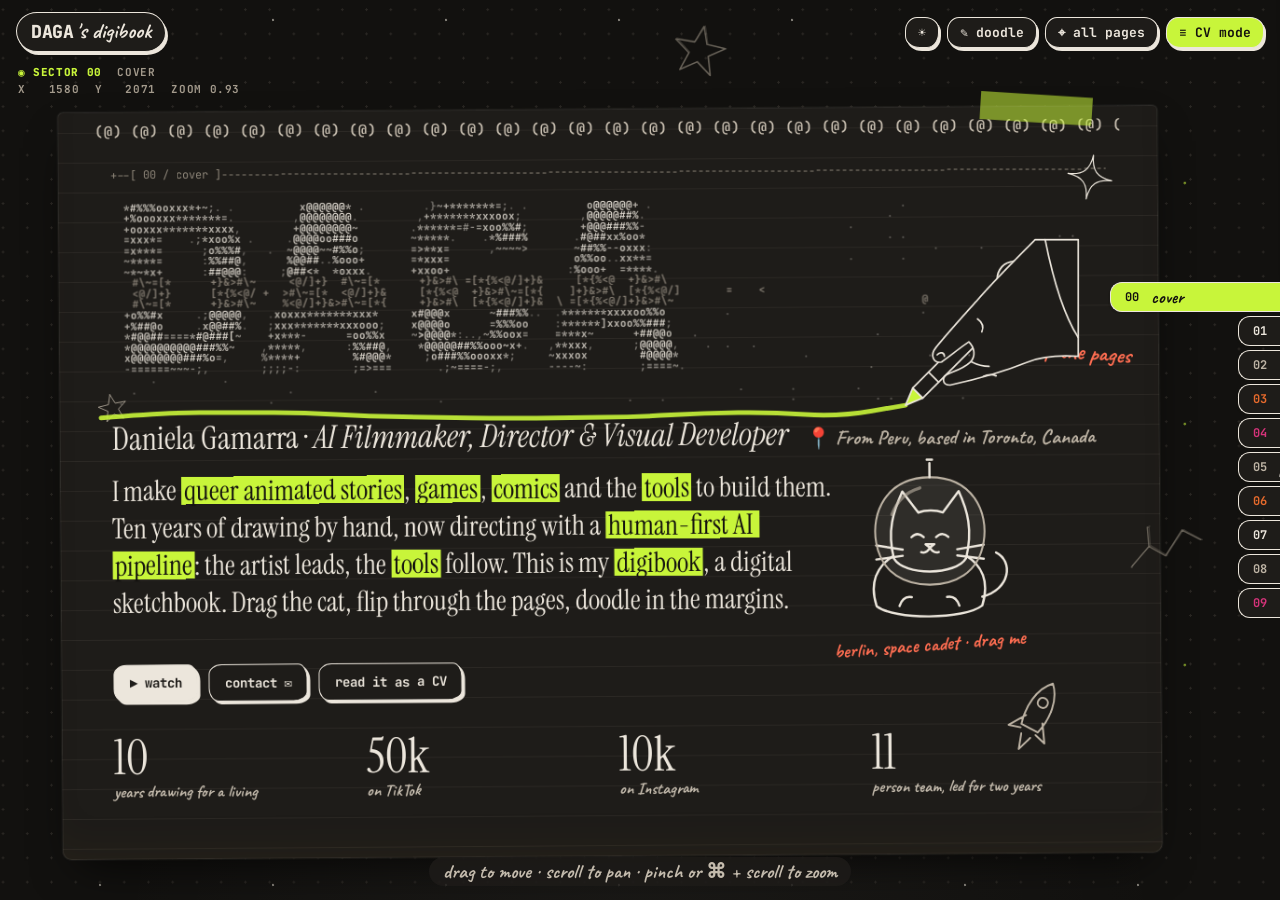
==== commit 4e1f1112: "Hide author save button for visitors, clearer doodle hint Co-Authored-By: Claude Opus 5.5 <noreply@a" ====
--- a/index.html
+++ b/index.html
@@ -46,7 +46,7 @@
   <button data-act="undo" aria-label="Undo">↶</button>
   <button data-act="clear" aria-label="Clear doodles">✕</button>
   <button data-act="save" class="save" hidden>⤓ save for everyone</button>
-  <span class="palette-hint">draw anywhere · your doodles stay on this device</span>
+  <span class="palette-hint">click + drag to draw anywhere · stays on this device</span>
 </div>
 
 <!-- the desk (infinite canvas) -->
--- a/assets/style.css
+++ b/assets/style.css
@@ -35,12 +35,12 @@
   --ink: #ece6dc;
   --ink-2: #c4bbad;
   --pencil: #8f877a;
-  --blue: #e8b27d;
+  --blue: #bdb3a4;
   --red: #ff6e52;
   --sky: #6b5a45;
   --peach: #a8603a;
   --pink: #9c3f6c;
-  --shadow: 0 0 0 1px rgba(255,255,255,.04), 0 20px 50px -18px rgba(0,0,0,.8), 0 0 60px -30px rgba(232,178,125,.18);
+  --shadow: 0 0 0 1px rgba(255,255,255,.04), 0 20px 50px -18px rgba(0,0,0,.8), 0 0 60px -30px rgba(236,230,220,.06);
   --edge: rgba(255,255,255,.07);
   --hint-bg: rgba(30,28,25,.85);
   --tape-blend: normal;
@@ -106,7 +106,7 @@
     radial-gradient(circle at 30% 40%, rgba(243,236,224,.55) 0.8px, transparent 1.4px),
     radial-gradient(circle at 70% 20%, rgba(200,245,58,.6) 0.9px, transparent 1.6px),
     radial-gradient(circle at 20% 80%, var(--star) 1.2px, transparent 2px),
-    radial-gradient(ellipse at 50% 120%, rgba(200,150,90,.10), transparent 60%);
+    radial-gradient(ellipse at 50% 120%, rgba(236,230,220,.04), transparent 60%);
   background-size: 26px 26px, 173px 173px, 241px 241px, 389px 389px, 100% 100%;
 }
 .desk.grabbing { cursor: grabbing; }
@@ -199,7 +199,7 @@
 .thumb { position: relative; height: 170px; margin-bottom: 12px; overflow: hidden; border-radius: 2px; background: var(--paper-2); }
 .card.featured .thumb { height: 300px; }
 .thumb canvas { position: absolute; inset: 0; width: 100%; height: 100%; }
-.card:hover .thumb::after { content: ''; position: absolute; inset: 0; pointer-events: none; background: repeating-linear-gradient(transparent 0 3px, rgba(232,178,125,.08) 3px 4px); animation: scan 3s linear infinite; }
+.card:hover .thumb::after { content: ''; position: absolute; inset: 0; pointer-events: none; background: repeating-linear-gradient(transparent 0 3px, rgba(236,230,220,.06) 3px 4px); animation: scan 3s linear infinite; }
 @keyframes scan { to { background-position: 0 40px; } }
 .thumb img { position: absolute; inset: 0; width: 100%; height: 100%; object-fit: cover; opacity: 0; transition: opacity .5s; }
 @keyframes scan { to { background-position: 0 40px; } }
@@ -290,7 +290,7 @@
 .sheet .spiral { top: 14px; }
 .sheet .close { position: absolute; right: 14px; top: 12px; border: 1.5px solid var(--ink); background: var(--paper); border-radius: 50%; width: 38px; height: 38px; font: 700 18px var(--mono); }
 .sheet .thumb { height: 340px; }
-.sheet .card:hover .thumb::after { content: ''; position: absolute; inset: 0; pointer-events: none; background: repeating-linear-gradient(transparent 0 3px, rgba(232,178,125,.08) 3px 4px); animation: scan 3s linear infinite; }
+.sheet .card:hover .thumb::after { content: ''; position: absolute; inset: 0; pointer-events: none; background: repeating-linear-gradient(transparent 0 3px, rgba(236,230,220,.06) 3px 4px); animation: scan 3s linear infinite; }
 @keyframes scan { to { background-position: 0 40px; } }
 .thumb img { opacity: 1; }
 .sheet h2 { font: 400 60px/0.95 var(--serif); margin: 6px 0 10px; letter-spacing: -.02em; }
@@ -322,7 +322,7 @@
 
 /* ---------- palette ---------- */
 .palette { position: fixed; z-index: 45; left: 50%; top: 64px; transform: translateX(-50%); display: flex; align-items: center; gap: 6px; background: var(--paper); border: 1.5px solid var(--ink); border-radius: 16px; padding: 6px 10px; box-shadow: 3px 3px 0 var(--ink); }
-.palette[hidden] { display: none; }
+.palette[hidden], .palette button[hidden] { display: none; }
 .palette button { width: 32px; height: 32px; border: 1.5px solid transparent; border-radius: 50%; background: none; display: grid; place-items: center; font-weight: 700; }
 .palette button.on { border-color: var(--ink); }
 .palette i { width: 18px; height: 18px; border-radius: 50%; display: block; }
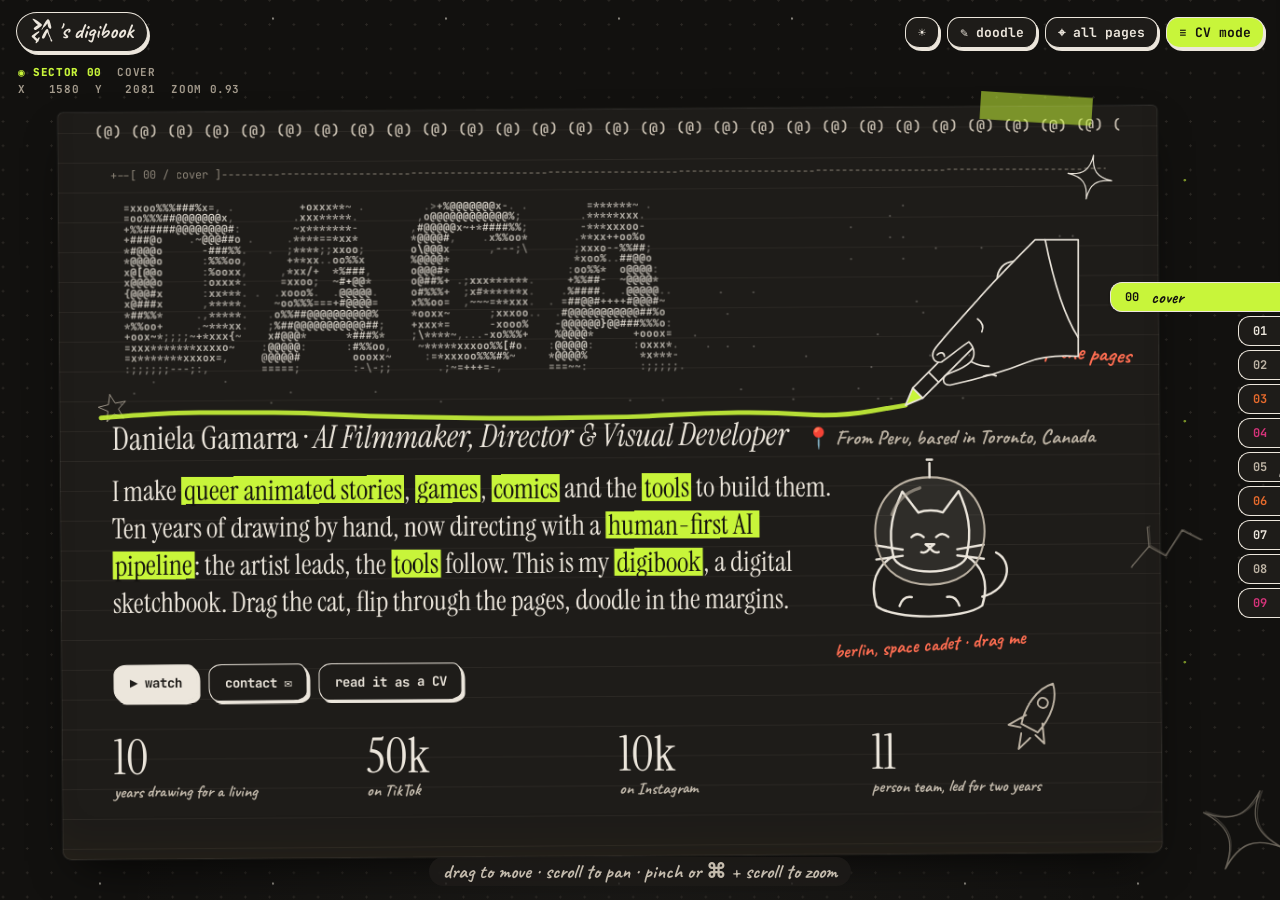
==== commit 7ee3a8a5: "Azoove card with key art + UI gallery, DAGA logo in the top bar and favicon - Azoove: smoothed key a" ====
--- a/index.html
+++ b/index.html
@@ -12,7 +12,7 @@
 <meta property="og:url" content="https://danielagamarra.github.io/">
 <meta name="twitter:card" content="summary">
 <link rel="canonical" href="https://danielagamarra.github.io/">
-<link rel="icon" href="data:image/svg+xml,%3Csvg xmlns='http://www.w3.org/2000/svg' viewBox='0 0 64 64'%3E%3Crect width='64' height='64' rx='14' fill='%23f2eee4'/%3E%3Ctext x='32' y='45' font-family='monospace' font-size='38' font-weight='800' text-anchor='middle' fill='%23161410'%3ED%3C/text%3E%3Cpath d='M12 52 C 24 47, 40 56, 52 50' stroke='%23c8f53a' stroke-width='5' fill='none' stroke-linecap='round'/%3E%3C/svg%3E">
+<link rel="icon" href="favicon.svg" type="image/svg+xml">
 <link rel="preconnect" href="https://fonts.googleapis.com">
 <link rel="preconnect" href="https://fonts.gstatic.com" crossorigin>
 <link href="https://fonts.googleapis.com/css2?family=Caveat:wght@500;700&family=Instrument+Serif:ital@0;1&family=JetBrains+Mono:wght@400;700;800&display=swap" rel="stylesheet">
@@ -25,7 +25,7 @@
 <body>
 <!-- top bar -->
 <header class="bar">
-  <a class="brand" href="#cover" data-go="cover"><span class="brand-d">DAGA</span><span class="brand-s">'s digibook</span></a>
+  <a class="brand" href="#cover" data-go="cover"><span class="brand-d"><i class="brand-logo" aria-hidden="true"></i><span class="sr-only">DAGA</span></span><span class="brand-s">'s digibook</span></a>
   <div class="bar-tools">
     <button class="tool" id="btn-theme" title="Paper (light) version" aria-label="Switch light or dark">☀</button>
     <button class="tool" id="btn-doodle" aria-pressed="false" title="Doodle on the digibook">✎ <span>doodle</span></button>
--- a/assets/style.css
+++ b/assets/style.css
@@ -183,6 +183,11 @@
 .card:hover { transform: rotate(var(--r, 0deg)) translateY(-4px) scale(1.015) !important; z-index: 5; }
 .card:focus-visible { outline: 3px solid var(--blue); outline-offset: 4px; }
 .card.featured { width: 680px; }
+.studio-badge { position: absolute; z-index: 2; right: 8px; bottom: 8px; display: grid; place-items: center; padding: 5px 8px; background: var(--paper); border: 1.5px solid var(--ink); border-radius: 6px; box-shadow: 2px 2px 0 var(--ink); transform: rotate(-3deg); }
+.studio-badge i { display: block; width: 40px; height: 21px; background: var(--ink); -webkit-mask: url(img/indaga-studios-logo.svg) center / contain no-repeat; mask: url(img/indaga-studios-logo.svg) center / contain no-repeat; }
+.card.featured .studio-badge i { width: 54px; height: 28px; }
+.sheet-studio { display: flex; align-items: center; gap: 10px; margin: 0 0 12px; font: 700 18px var(--hand); color: var(--pencil); }
+.sheet-studio .studio-badge { position: static; transform: rotate(-3deg); }
 .lines-card { cursor: default; }
 .lines-card:hover { transform: rotate(var(--r, 0deg)) !important; }
 .plist { list-style: none; margin: 8px 0 0; padding: 0; }
@@ -382,3 +387,11 @@
 }
 
 body.cv-on .bar { background: linear-gradient(var(--paper) 70%, transparent); }
+
+/* DAGA logo mark (white SVG used as a mask so it follows the theme) */
+.brand-logo { display: inline-block; width: 22px; height: 26px; vertical-align: -6px; margin-right: 3px; background: currentColor; -webkit-mask: url(img/daga-logo.svg) center / contain no-repeat; mask: url(img/daga-logo.svg) center / contain no-repeat; }
+.sr-only { position: absolute !important; width: 1px; height: 1px; overflow: hidden; clip: rect(0 0 0 0); white-space: nowrap; }
+.sheet .gallery { display: grid; grid-template-columns: repeat(auto-fill, minmax(220px, 1fr)); gap: 10px; margin: 18px 0 6px; }
+.sheet .gallery a { display: block; border: 1.5px solid var(--ink); border-radius: 4px; overflow: hidden; background: var(--paper-2); }
+.sheet .gallery img { display: block; width: 100%; height: auto; transition: transform .3s; }
+.sheet .gallery a:hover img { transform: scale(1.03); }
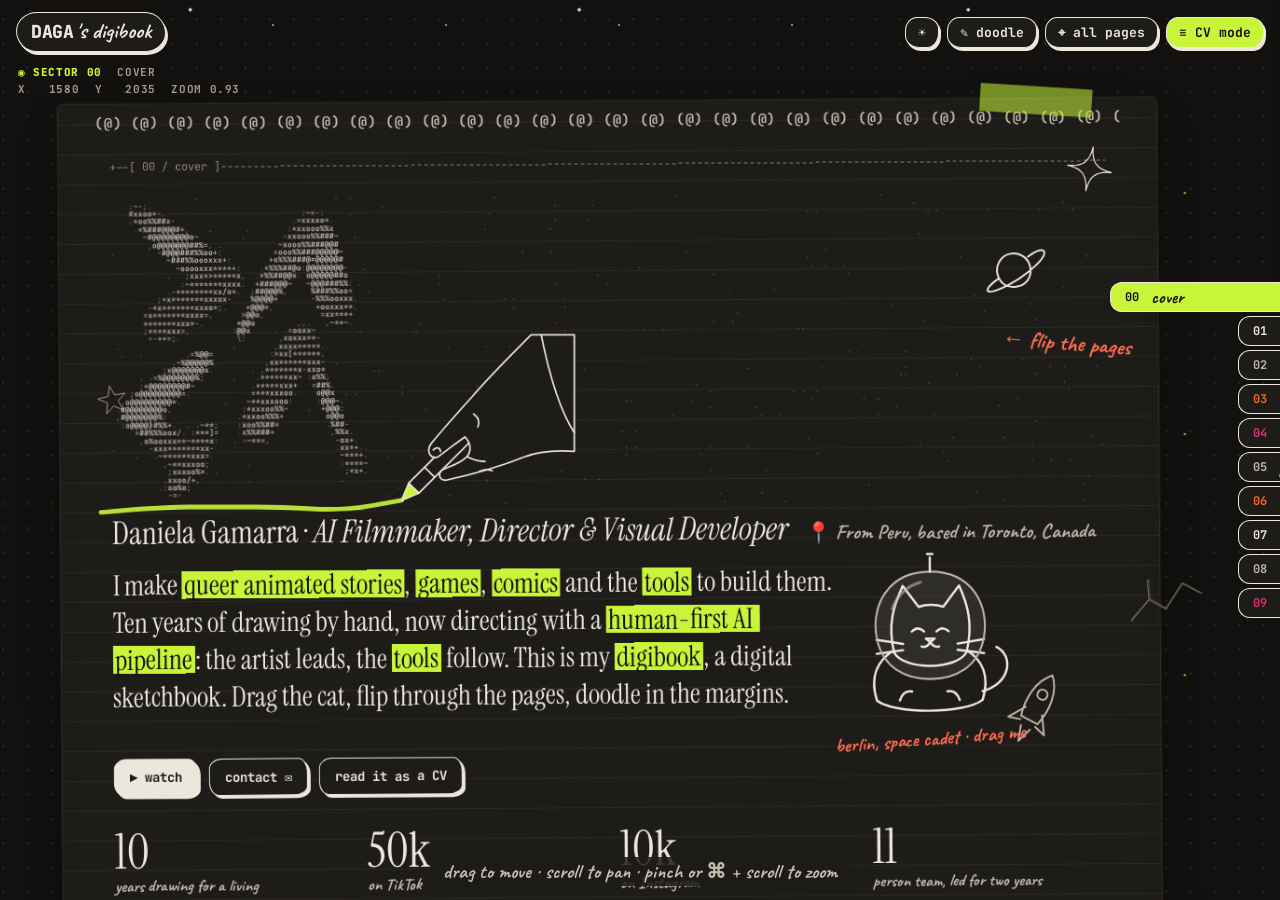
==== commit 8dd2d989: "Cover shows the DAGA logo in ASCII; DAGA text back in the brand pill; PNG favicons - ASCII cover dra" ====
--- a/index.html
+++ b/index.html
@@ -12,7 +12,9 @@
 <meta property="og:url" content="https://danielagamarra.github.io/">
 <meta name="twitter:card" content="summary">
 <link rel="canonical" href="https://danielagamarra.github.io/">
-<link rel="icon" href="favicon.svg" type="image/svg+xml">
+<link rel="icon" href="favicon.svg?v=2" type="image/svg+xml">
+<link rel="icon" href="favicon-32.png?v=2" sizes="32x32" type="image/png">
+<link rel="apple-touch-icon" href="apple-touch-icon.png?v=2">
 <link rel="preconnect" href="https://fonts.googleapis.com">
 <link rel="preconnect" href="https://fonts.gstatic.com" crossorigin>
 <link href="https://fonts.googleapis.com/css2?family=Caveat:wght@500;700&family=Instrument+Serif:ital@0;1&family=JetBrains+Mono:wght@400;700;800&display=swap" rel="stylesheet">
@@ -25,7 +27,7 @@
 <body>
 <!-- top bar -->
 <header class="bar">
-  <a class="brand" href="#cover" data-go="cover"><span class="brand-d"><i class="brand-logo" aria-hidden="true"></i><span class="sr-only">DAGA</span></span><span class="brand-s">'s digibook</span></a>
+  <a class="brand" href="#cover" data-go="cover"><span class="brand-d">DAGA</span><span class="brand-s">'s digibook</span></a>
   <div class="bar-tools">
     <button class="tool" id="btn-theme" title="Paper (light) version" aria-label="Switch light or dark">☀</button>
     <button class="tool" id="btn-doodle" aria-pressed="false" title="Doodle on the digibook">✎ <span>doodle</span></button>
--- a/assets/style.css
+++ b/assets/style.css
@@ -232,7 +232,7 @@
 
 /* ---------- cover (hero) ---------- */
 .cover .page-head { display: none; }
-.ascii-name { display: block; width: 100%; height: 230px; margin: 0 0 6px; }
+.ascii-name { display: block; width: 100%; height: 340px; margin: 0 0 6px; }
 .cover-role { display: flex; flex-wrap: wrap; gap: 10px 18px; align-items: baseline; margin-bottom: 18px; }
 .cover-role .r { font: 400 34px/1 var(--serif); }
 .cover-role .r em { font-style: italic; }
@@ -353,7 +353,7 @@
 body.flow .page-note { font-size: 22px; }
 body.flow .card.featured h3 { font-size: 36px; }
 body.flow .card.featured .thumb { height: 200px; }
-body.flow .ascii-name { height: 120px; }
+body.flow .ascii-name { height: 180px; }
 body.flow .flow { font-size: 22px; line-height: 30px; }
 body.flow .cover-role .r { font-size: 26px; }
 body.flow .cat { width: 120px; height: 108px; }
@@ -389,7 +389,7 @@
 body.cv-on .bar { background: linear-gradient(var(--paper) 70%, transparent); }
 
 /* DAGA logo mark (white SVG used as a mask so it follows the theme) */
-.brand-logo { display: inline-block; width: 22px; height: 26px; vertical-align: -6px; margin-right: 3px; background: currentColor; -webkit-mask: url(img/daga-logo.svg) center / contain no-repeat; mask: url(img/daga-logo.svg) center / contain no-repeat; }
+.brand-logo { display: inline-block; width: 26px; height: 31px; vertical-align: -8px; margin-right: 3px; background: currentColor; -webkit-mask: url(img/daga-logo.svg) center / contain no-repeat; mask: url(img/daga-logo.svg) center / contain no-repeat; }
 .sr-only { position: absolute !important; width: 1px; height: 1px; overflow: hidden; clip: rect(0 0 0 0); white-space: nowrap; }
 .sheet .gallery { display: grid; grid-template-columns: repeat(auto-fill, minmax(220px, 1fr)); gap: 10px; margin: 18px 0 6px; }
 .sheet .gallery a { display: block; border: 1.5px solid var(--ink); border-radius: 4px; overflow: hidden; background: var(--paper-2); }
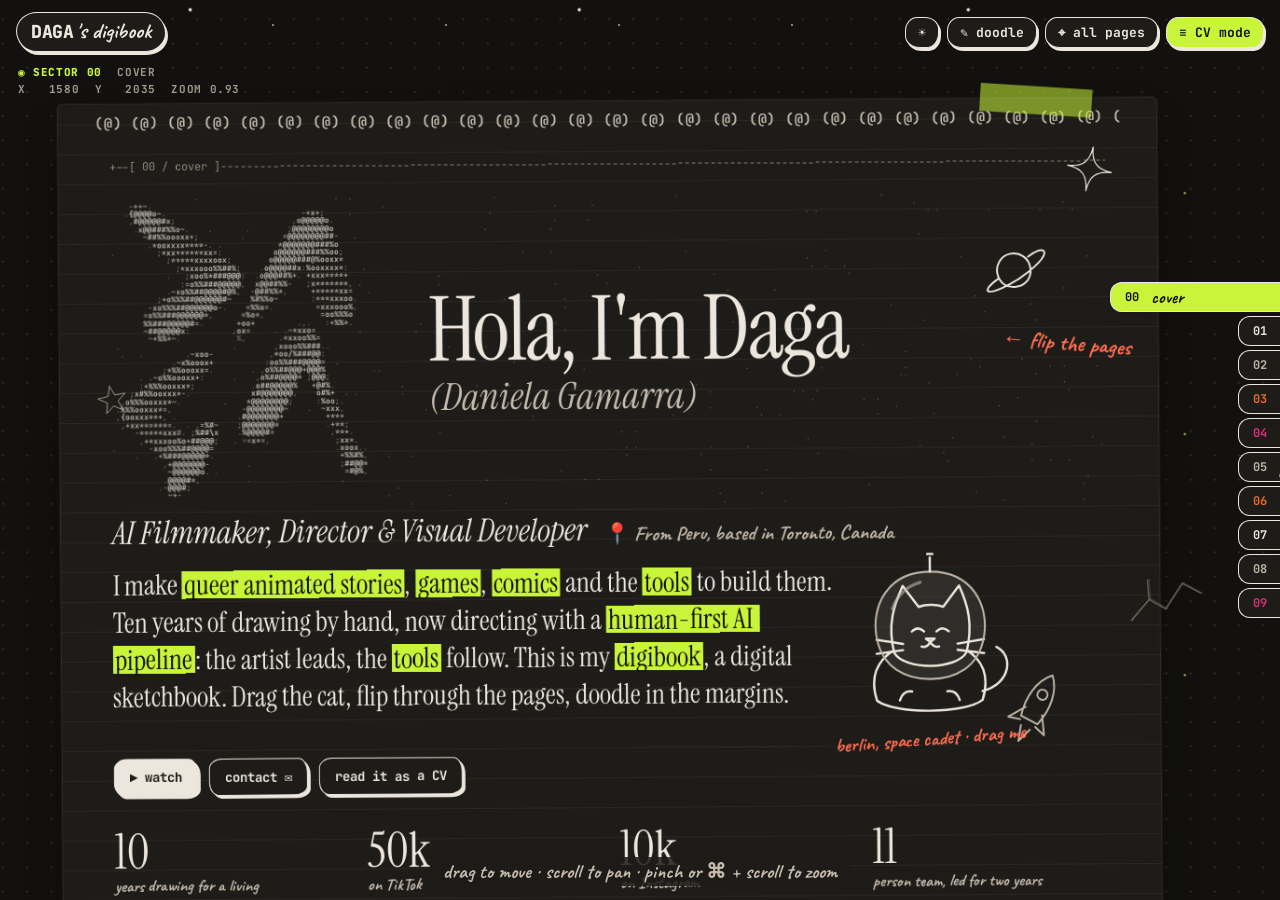
==== commit 0a31ace8: "Social preview image (1200x630) and full-bleed touch icon Link previews now show the DAGA logo + Hol" ====
--- a/index.html
+++ b/index.html
@@ -10,11 +10,16 @@
 <meta property="og:title" content="DAGA's digibook · portfolio + CV">
 <meta property="og:description" content="Queer animated stories, made with a human-first AI pipeline: the artist leads, the tools follow.">
 <meta property="og:url" content="https://danielagamarra.github.io/">
-<meta name="twitter:card" content="summary">
+<meta property="og:image" content="https://danielagamarra.github.io/assets/og.jpg">
+<meta property="og:image:width" content="1200">
+<meta property="og:image:height" content="630">
+<meta property="og:image:alt" content="Hola, I'm Daga (Daniela Gamarra): AI filmmaker, director and visual developer">
+<meta name="twitter:card" content="summary_large_image">
+<meta name="twitter:image" content="https://danielagamarra.github.io/assets/og.jpg">
 <link rel="canonical" href="https://danielagamarra.github.io/">
 <link rel="icon" href="favicon.svg?v=2" type="image/svg+xml">
 <link rel="icon" href="favicon-32.png?v=2" sizes="32x32" type="image/png">
-<link rel="apple-touch-icon" href="apple-touch-icon.png?v=2">
+<link rel="apple-touch-icon" href="apple-touch-icon.png?v=3">
 <link rel="preconnect" href="https://fonts.googleapis.com">
 <link rel="preconnect" href="https://fonts.gstatic.com" crossorigin>
 <link href="https://fonts.googleapis.com/css2?family=Caveat:wght@500;700&family=Instrument+Serif:ital@0;1&family=JetBrains+Mono:wght@400;700;800&display=swap" rel="stylesheet">
--- a/assets/style.css
+++ b/assets/style.css
@@ -200,7 +200,7 @@
 .plist .role { justify-self: start; }
 .plist small { font: 400 11px var(--mono); color: var(--pencil); }
 .rough { position: absolute; inset: -3px; width: calc(100% + 6px); height: calc(100% + 6px); pointer-events: none; overflow: visible; }
-.rough path { fill: none; stroke: var(--ink); stroke-width: 1.4; stroke-linecap: round; }
+.rough path { fill: none; stroke: color-mix(in srgb, var(--ink) 75%, #000); stroke-width: 1.4; stroke-linecap: round; }
 .thumb { position: relative; height: 170px; margin-bottom: 12px; overflow: hidden; border-radius: 2px; background: var(--paper-2); }
 .card.featured .thumb { height: 300px; }
 .thumb canvas { position: absolute; inset: 0; width: 100%; height: 100%; }
@@ -395,3 +395,12 @@
 .sheet .gallery a { display: block; border: 1.5px solid var(--ink); border-radius: 4px; overflow: hidden; background: var(--paper-2); }
 .sheet .gallery img { display: block; width: 100%; height: auto; transition: transform .3s; }
 .sheet .gallery a:hover img { transform: scale(1.03); }
+
+/* cover: logo in ASCII + hola line beside it */
+.cover-head { position: relative; }
+.cover-hola { position: absolute; left: calc(340px * 0.86 + 48px); top: 50%; transform: translateY(-50%); margin: 0; display: grid; gap: 6px; pointer-events: none; }
+.cover-hola .h { font: 400 96px/0.95 var(--serif); letter-spacing: -.02em; }
+.cover-hola .n { font: italic 400 40px/1 var(--serif); color: var(--ink-2); }
+body.flow .cover-hola { left: calc(180px * 0.86 + 18px); }
+body.flow .cover-hola .h { font-size: clamp(28px, 8vw, 44px); }
+body.flow .cover-hola .n { font-size: clamp(16px, 4.4vw, 22px); }
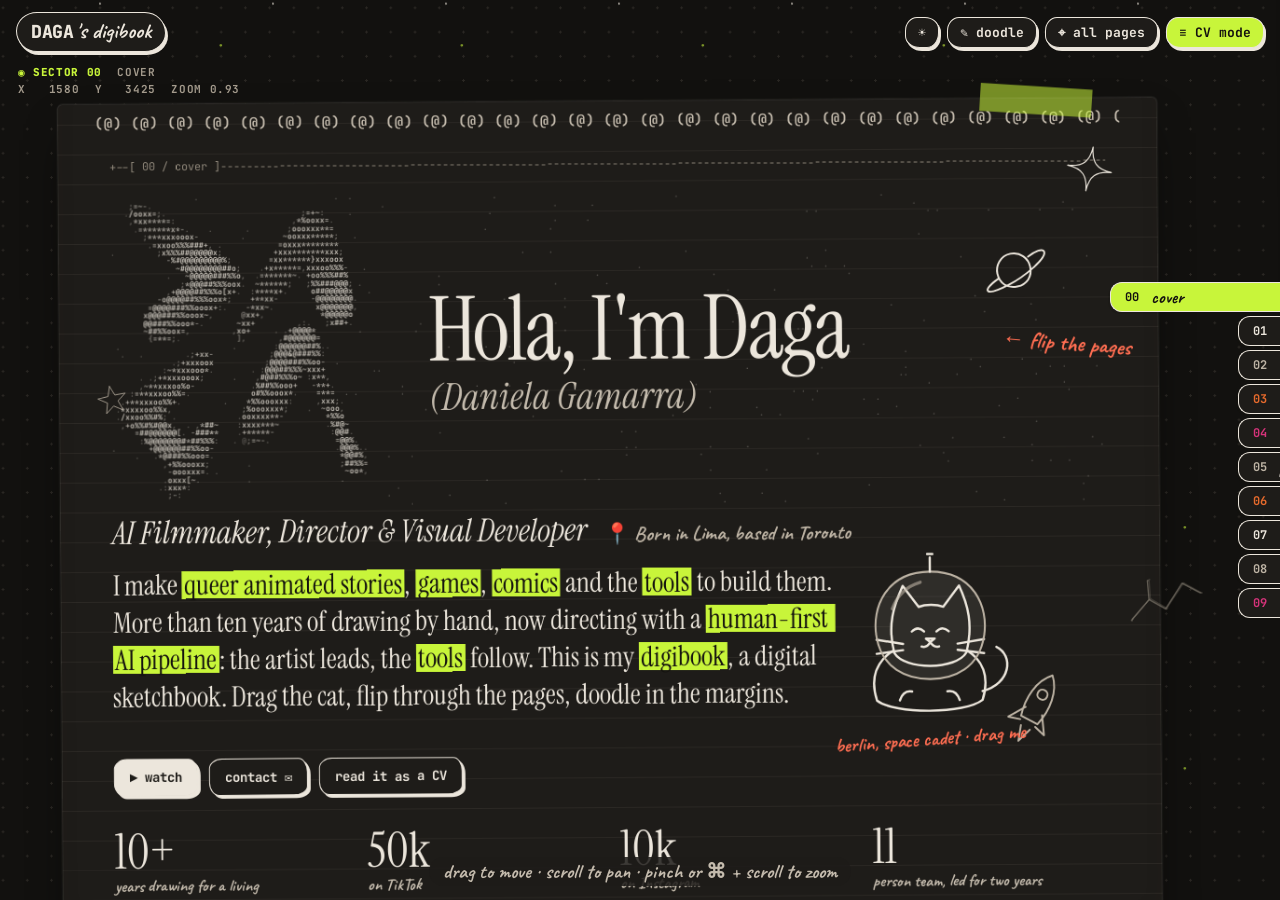
==== commit 61acab02: "Manga version at /manga-publications/: no doodles or cat, editorial vs self-published, fair tag, dar" ====
--- a/index.html
+++ b/index.html
@@ -23,7 +23,7 @@
 <link rel="preconnect" href="https://fonts.googleapis.com">
 <link rel="preconnect" href="https://fonts.gstatic.com" crossorigin>
 <link href="https://fonts.googleapis.com/css2?family=Caveat:wght@500;700&family=Instrument+Serif:ital@0;1&family=JetBrains+Mono:wght@400;700;800&display=swap" rel="stylesheet">
-<script>try{var t=JSON.parse(localStorage.getItem('daga-theme'))}catch(e){}document.documentElement.dataset.theme=t==='light'?'light':'dark';</script>
+<script>try{var t=sessionStorage.getItem('daga-theme')}catch(e){}document.documentElement.dataset.theme=t==='light'?'light':'dark';</script>
 <link rel="stylesheet" href="assets/style.css">
 <script type="application/ld+json">
 {"@context":"https://schema.org","@type":"Person","name":"Daniela Gamarra","alternateName":"Daga","jobTitle":"AI Filmmaker, Director & Visual Developer","address":{"@type":"PostalAddress","addressLocality":"Toronto","addressCountry":"CA"},"url":"https://danielagamarra.github.io/","sameAs":["https://www.instagram.com/in.daga","https://www.tiktok.com/@in.daga","https://www.linkedin.com/in/daniela-gamarra-saenz"],"alumniOf":["University of British Columbia","Pontifical Catholic University of Peru"]}
--- a/assets/style.css
+++ b/assets/style.css
@@ -3,9 +3,9 @@
   --desk: #14120f;
   --desk-dot: #2c2925;
   --star: #f3ece0;
-  --paper: #fbf8f1;
-  --paper-2: #f4efe3;
-  --rule: #dfe6ef;
+  --paper: #f3efe3;
+  --paper-2: #eae5d7;
+  --rule: #ddd6c7;
   --ink: #161410;
   --ink-2: #3b372f;
   --pencil: #8b857a;
@@ -21,7 +21,7 @@
   --shadow: 0 1px 0 rgba(0,0,0,.04), 0 10px 30px -12px rgba(40,30,10,.25);
   --on-lime: #14120f;
   --edge: rgba(22,20,16,.06);
-  --hint-bg: rgba(251,248,241,.85);
+  --hint-bg: rgba(243,239,227,.88);
   --tape-blend: multiply;
   --tape-op: .8;
 }
@@ -54,7 +54,7 @@
   font: 15px/1.5 var(--mono);
   -webkit-font-smoothing: antialiased;
   overflow: hidden;
-  cursor: url("data:image/svg+xml,%3Csvg xmlns='http://www.w3.org/2000/svg' width='28' height='28' viewBox='0 0 28 28'%3E%3Cpath d='M3 25 L5 18 L19 4 L24 9 L10 23 Z' fill='%23fbf8f1' stroke='%23161410' stroke-width='1.6' stroke-linejoin='round'/%3E%3Cpath d='M3 25 L5 18 L10 23 Z' fill='%23161410'/%3E%3Cpath d='M17 6 L22 11' stroke='%23161410' stroke-width='1.6'/%3E%3C/svg%3E") 3 25, auto;
+  cursor: url("data:image/svg+xml,%3Csvg xmlns='http://www.w3.org/2000/svg' width='28' height='28' viewBox='0 0 28 28'%3E%3Cpath d='M3 25 L5 18 L19 4 L24 9 L10 23 Z' fill='%23fbf8f1' stroke='%23161410' stroke-width='1.6' stroke-linejoin='round'/%3E%3Cpath d='M3 25 L5 18 L10 23 Z' fill='%23ffffff' stroke='%23161410' stroke-width='1.6' stroke-linejoin='round'/%3E%3Cpath d='M17 6 L22 11' stroke='%23161410' stroke-width='1.6'/%3E%3C/svg%3E") 3 25, auto;
 }
 a { color: inherit; }
 button { font: inherit; color: inherit; cursor: pointer; }
@@ -188,7 +188,20 @@
 .card.featured .studio-badge i { width: 54px; height: 28px; }
 .sheet-studio { display: flex; align-items: center; gap: 10px; margin: 0 0 12px; font: 700 18px var(--hand); color: var(--pencil); }
 .sheet-studio .studio-badge { position: static; transform: rotate(-3deg); }
+.tags { display: flex; flex-wrap: wrap; gap: 4px; margin: 4px 0 6px; }
+.tags span { font: 700 10px/1 var(--mono); letter-spacing: .02em; padding: 4px 8px; border: 1.3px solid var(--ink); border-radius: 999px; background: var(--paper-2); }
+.sheet .lock-art { font: 400 14px/1.15 var(--mono); color: var(--ink); margin: 6px 0 14px; white-space: pre; }
+.sheet .lock-form { display: flex; flex-wrap: wrap; align-items: center; gap: 10px; margin: 14px 0 4px; }
+.sheet .lock-form label { font: 700 13px var(--mono); display: flex; gap: 8px; align-items: center; }
+.sheet .lock-form input { font: 400 15px var(--mono); padding: 8px 10px; border: 1.6px solid var(--ink); border-radius: 4px; background: var(--paper-2); color: var(--ink); }
+.sheet .lock-err { font: 700 18px var(--hand); color: var(--red); }
 .lines-card { cursor: default; }
+.roles-card { width: 680px; }
+.roles-card .intro { font: italic 400 22px/1.3 var(--serif); margin: 8px 0 14px; }
+.roles-card .roles { display: grid; grid-template-columns: repeat(auto-fill, minmax(220px, 1fr)); gap: 14px 22px; }
+.roles-card .roles div { border-top: 1px dashed var(--rule); padding-top: 10px; }
+.roles-card .roles b { font: 400 24px/1.05 var(--serif); }
+.roles-card .roles p { font-size: 14px; line-height: 1.55; margin: 6px 0 0; }
 .lines-card:hover { transform: rotate(var(--r, 0deg)) !important; }
 .plist { list-style: none; margin: 8px 0 0; padding: 0; }
 .plist li { border-top: 1px dashed var(--rule); padding: 10px 0; }
@@ -315,6 +328,7 @@
 .cv .cv-role { font: italic 400 26px var(--serif); margin: 6px 0 4px; }
 .cv .cv-meta { display: flex; flex-wrap: wrap; gap: 6px 18px; font-size: 13px; color: var(--ink-2); }
 .cv h2 { font: 700 13px var(--mono); text-transform: uppercase; letter-spacing: .12em; margin: 36px 0 12px; padding-bottom: 6px; border-bottom: 1.5px solid var(--ink); }
+.cv h3 { font: 700 11px var(--mono); text-transform: uppercase; letter-spacing: .1em; color: var(--pencil); margin: 16px 0 6px; }
 .cv .row { display: grid; grid-template-columns: 160px 1fr; gap: 18px; margin-bottom: 16px; break-inside: avoid; }
 .cv .when { color: var(--pencil); font-size: 12px; padding-top: 3px; }
 .cv .what b { font: 400 22px/1.1 var(--serif); display: block; }
@@ -395,6 +409,26 @@
 .sheet .gallery a { display: block; border: 1.5px solid var(--ink); border-radius: 4px; overflow: hidden; background: var(--paper-2); }
 .sheet .gallery img { display: block; width: 100%; height: auto; transition: transform .3s; }
 .sheet .gallery a:hover img { transform: scale(1.03); }
+.sheet .gallery a.wide { grid-column: 1 / -1; }
+.sheet .sec { margin: 26px 0 8px; padding-top: 16px; border-top: 1px dashed var(--rule); }
+.sheet .sec h3 { font: 400 30px/1.05 var(--serif); margin: 0 0 8px; }
+.sheet .sec .note { font: 400 12px var(--mono); color: var(--pencil); margin: 4px 0 0; }
+.sheet .insights { list-style: none; padding: 0; display: grid; gap: 12px; }
+.sheet .insights li { font-size: 15px; line-height: 1.6; padding-left: 14px; border-left: 3px solid var(--lime); }
+.sheet .insights .act { display: block; margin-top: 4px; }
+.sheet .loop { margin: 14px auto 4px; max-width: 420px; }
+.sheet .loop svg { display: block; width: 100%; height: auto; }
+.sheet .loop .arcs path { fill: none; stroke: var(--pencil); stroke-width: 1.6; stroke-dasharray: 5 4; }
+.sheet .loop marker path { fill: none; stroke: var(--pencil); stroke-width: 1.6; stroke-linecap: round; stroke-linejoin: round; }
+.sheet .loop circle { fill: var(--paper-2); stroke: var(--ink); stroke-width: 1.6; }
+.sheet .loop .first circle { stroke: var(--lime); stroke-width: 3; }
+.sheet .loop text { font: 400 12px var(--mono); fill: var(--ink); text-anchor: middle; }
+.sheet .loop text.mid { font: 700 20px var(--hand); fill: var(--red); }
+.sheet .flow { display: flex; flex-wrap: wrap; align-items: center; gap: 8px 10px; margin: 14px 0 4px; }
+.sheet .flow .step { font: 400 13px var(--mono); padding: 7px 12px; border: 1.6px solid var(--ink); border-radius: 999px; background: var(--paper-2); }
+.sheet .flow .step:first-child { border-color: var(--lime); border-width: 3px; }
+.sheet .flow .arrow { font: 700 20px var(--hand); color: var(--red); }
+.sheet .insights .act b { font: 700 18px var(--hand); color: var(--red); margin-right: 4px; }
 
 /* cover: logo in ASCII + hola line beside it */
 .cover-head { position: relative; }
@@ -404,3 +438,34 @@
 body.flow .cover-hola { left: calc(180px * 0.86 + 18px); }
 body.flow .cover-hola .h { font-size: clamp(28px, 8vw, 44px); }
 body.flow .cover-hola .n { font-size: clamp(16px, 4.4vw, 22px); }
+
+/* CV mode: no doodling */
+body.cv-on #btn-doodle, body.cv-on .palette { display: none !important; }
+
+/* project page: show the whole picture at its own shape */
+.sheet .sheet-img { margin: 0 0 14px; border-radius: 3px; overflow: hidden; background: var(--paper-2); display: grid; place-items: center; }
+.sheet .sheet-img img { display: block; max-width: 100%; max-height: 72vh; width: auto; height: auto; }
+/* project page: the ASCII motif as a little paper note pinned in the top-right corner */
+.sheet .sheet-motif.has-media { position: absolute; z-index: 4; top: 84px; right: 22px; width: 190px; height: 150px; margin: 0; background: var(--paper); border: 1.5px solid var(--ink); border-radius: 2px; box-shadow: 3px 4px 0 rgba(0,0,0,.25); transform: rotate(4deg); overflow: visible; }
+.sheet .sheet-motif.has-media canvas { border-radius: 2px; }
+.sheet .sheet-motif.has-media::before { content: ''; position: absolute; top: -10px; left: 50%; width: 70px; height: 20px; transform: translateX(-50%) rotate(-3deg); background: var(--lime); opacity: .75; mix-blend-mode: var(--tape-blend); }
+body.flow .sheet .sheet-motif.has-media { width: 120px; height: 96px; top: 20px; right: 8px; }
+
+/* dark version: pencil cursor with a white point, white crosshair when doodling */
+:root[data-theme="dark"] body {
+  cursor: url("data:image/svg+xml,%3Csvg xmlns='http://www.w3.org/2000/svg' width='28' height='28' viewBox='0 0 28 28'%3E%3Cpath d='M3 25 L5 18 L19 4 L24 9 L10 23 Z' fill='%23ece6dc' stroke='%23161410' stroke-width='1.6' stroke-linejoin='round'/%3E%3Cpath d='M3 25 L5 18 L10 23 Z' fill='%23ffffff' stroke='%23161410' stroke-width='1.6' stroke-linejoin='round'/%3E%3Cpath d='M17 6 L22 11' stroke='%23161410' stroke-width='1.6'/%3E%3C/svg%3E") 3 25, auto;
+}
+:root[data-theme="dark"] body.doodling .desk {
+  cursor: url("data:image/svg+xml,%3Csvg xmlns='http://www.w3.org/2000/svg' width='24' height='24' viewBox='0 0 24 24'%3E%3Cpath d='M12 2 V22 M2 12 H22' stroke='%23161410' stroke-width='3.5'/%3E%3Cpath d='M12 2 V22 M2 12 H22' stroke='%23ffffff' stroke-width='1.5'/%3E%3C/svg%3E") 12 12, crosshair;
+}
+
+/* press mentions on a project page */
+.sheet .press { display: flex; flex-wrap: wrap; align-items: baseline; gap: 6px 14px; margin: 4px 0 14px; font: 700 13px var(--mono); }
+.sheet .team span { font: 700 13px var(--mono); }
+.sheet .team small { font-weight: 400; color: var(--pencil); }
+.sheet .press b { font: 700 20px var(--hand); color: var(--red); }
+.sheet .press a { color: var(--ink); text-decoration-color: var(--lime); text-decoration-thickness: 3px; text-underline-offset: 3px; }
+.artist-bio { max-width: 760px; margin-top: 28px; }
+.artist-bio p { font: 400 17px/1.55 var(--serif); margin: 6px 0 0; }
+.tags span.fair { background: var(--lime); color: var(--on-lime); }
+.plain .cat { display: none; }
